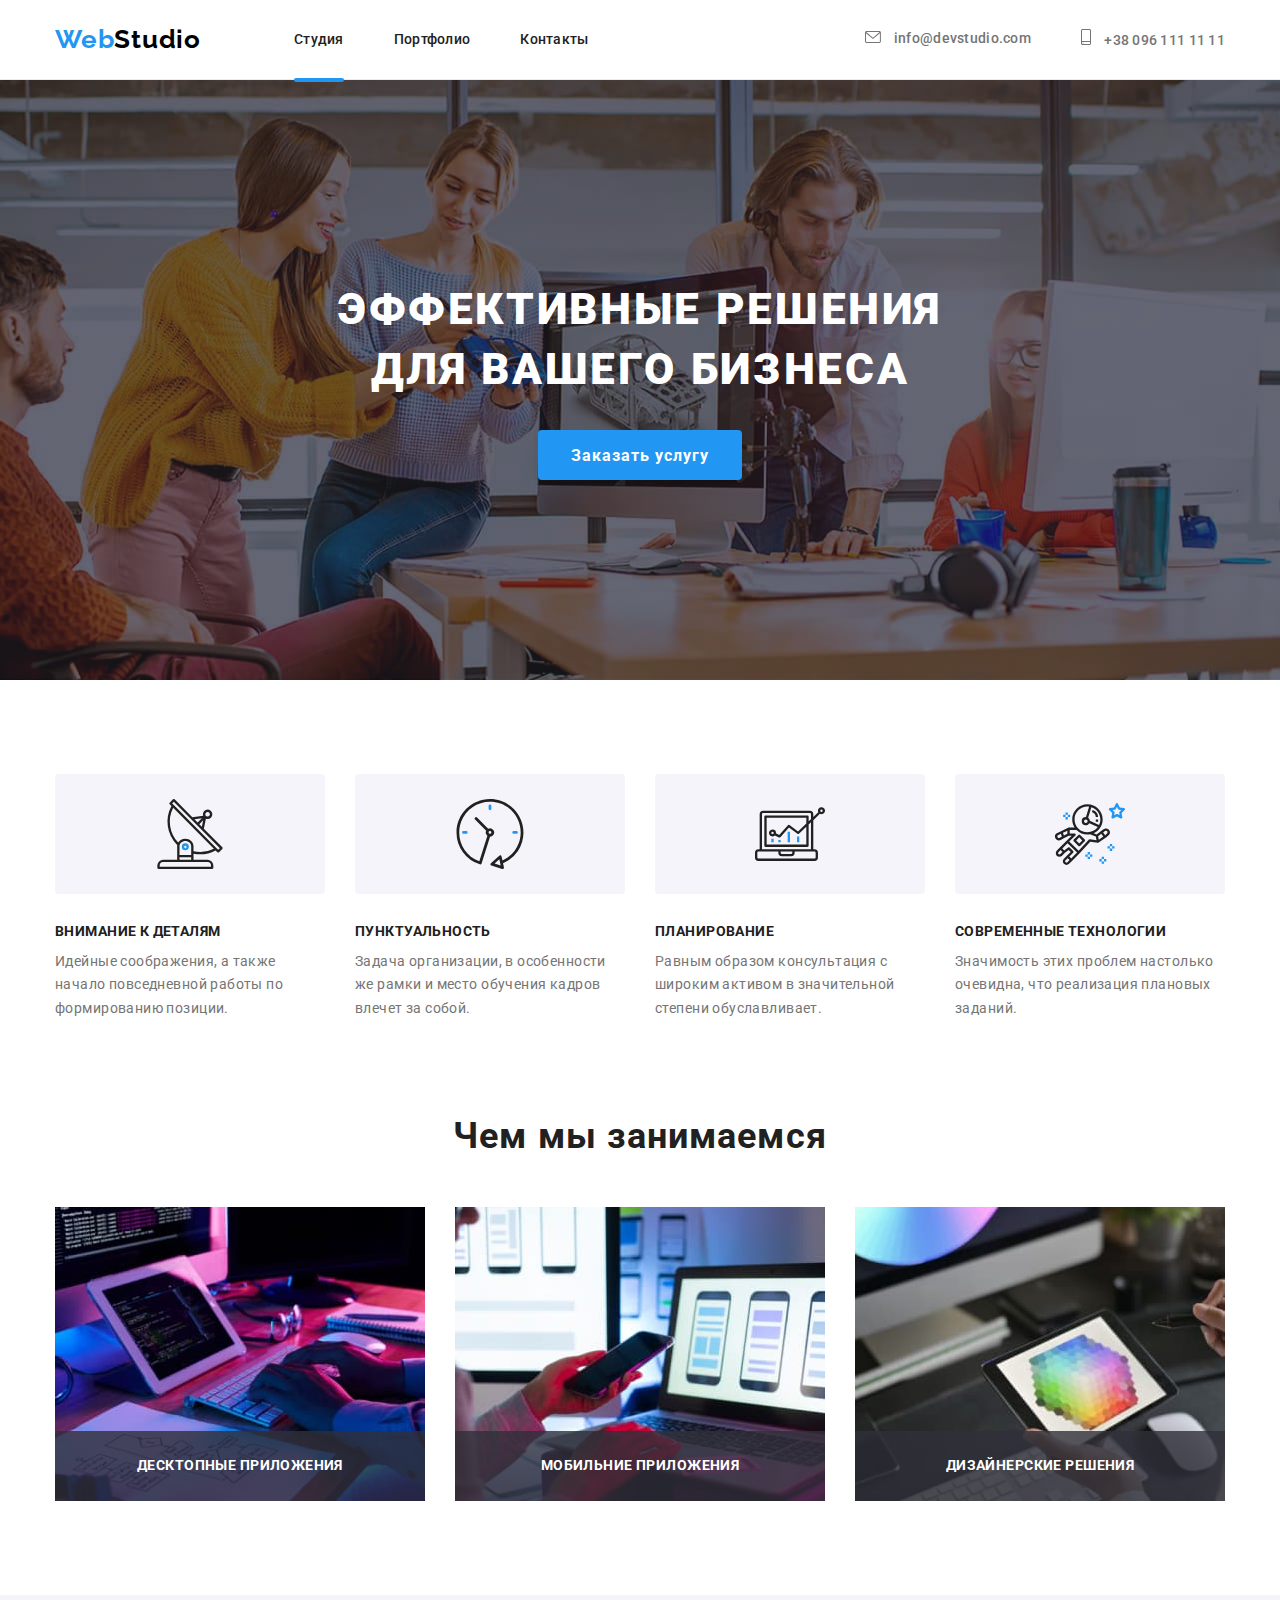
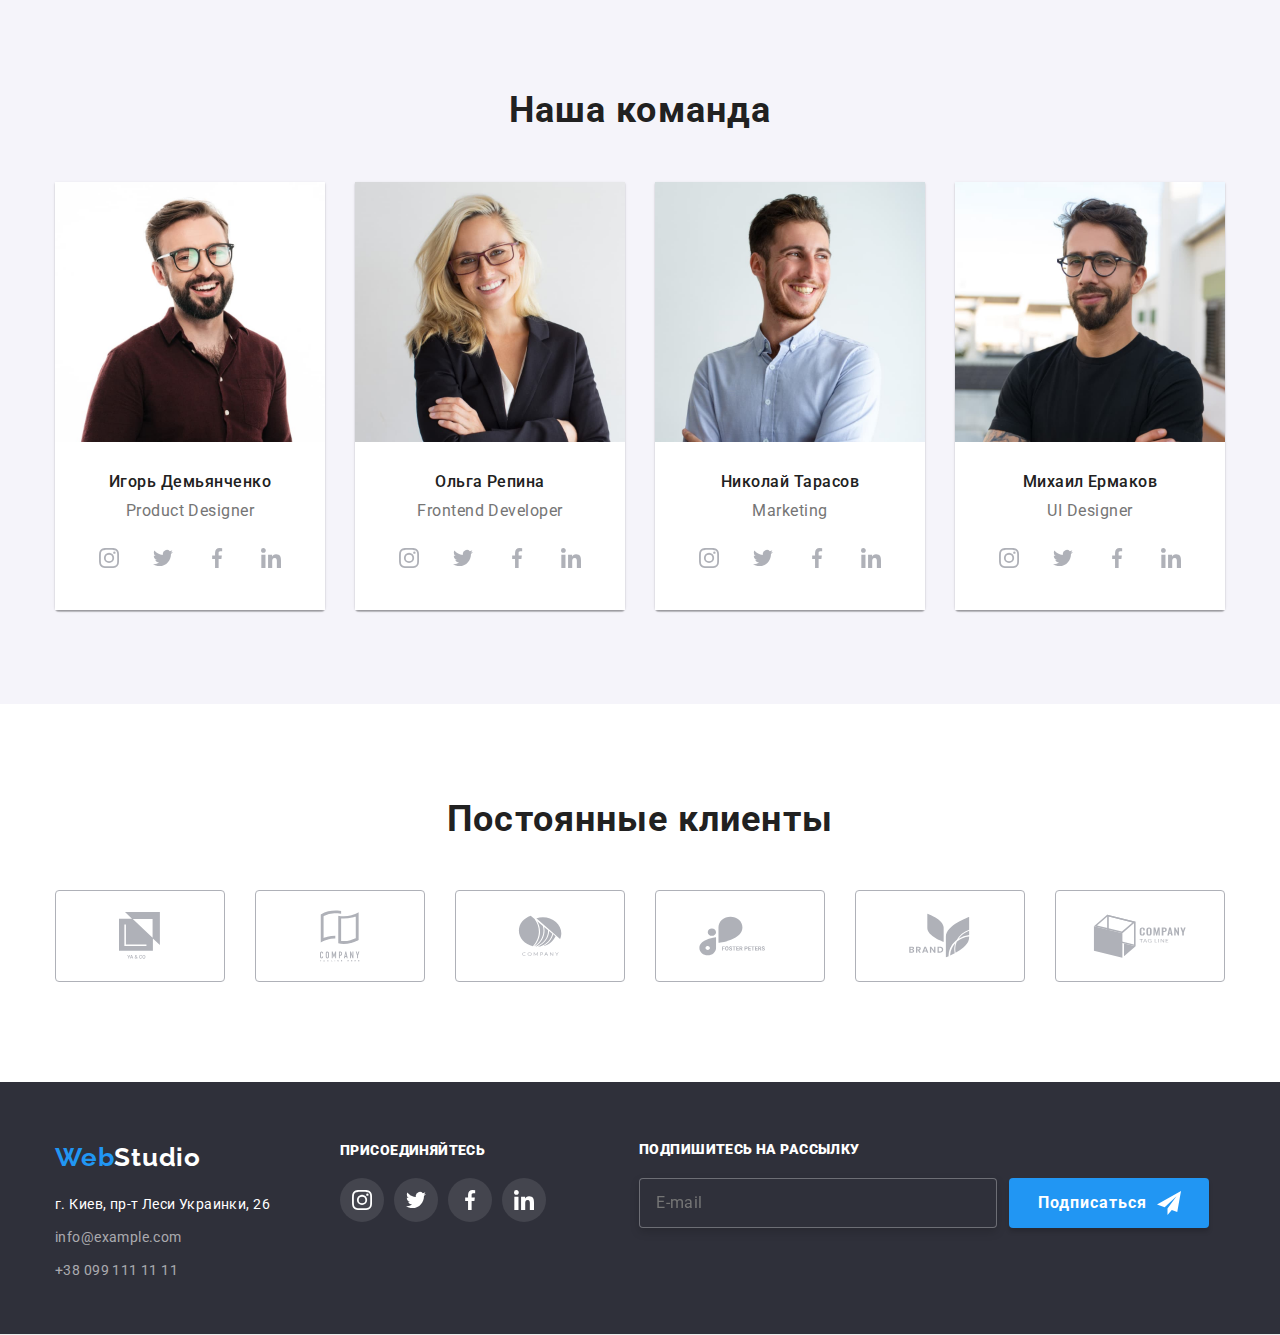
==== index.html @ b9bca15c "Initial commit" ====
<!DOCTYPE html>
<html lang="ru">
  <head>
    <meta charset="UTF-8" />
    <meta http-equiv="X-UA-Compatible" content="IE=edge" />
    <meta name="viewport" content="width=device-width, initial-scale=1.0" />
    <title>WebStudio</title>
    <link
      rel="stylesheet"
      href="https://cdnjs.cloudflare.com/ajax/libs/modern-normalize/1.1.0/modern-normalize.min.css"
    />
    <link rel="stylesheet" href="./css/styles.css" />
    <link rel="preconnect" href="https://fonts.googleapis.com" />
    <link rel="preconnect" href="https://fonts.gstatic.com" crossorigin />
    <link
      href="https://fonts.googleapis.com/css2?family=Raleway:wght@700&family=Roboto:wght@400;500;700;900&display=swap"
      rel="stylesheet"
    />
  </head>

  <body>
    <!-- Header -->

    <header class="section header">
      <div class="container top-header-nav">
        <nav class="header-nav">
          <a href="./index.html" class="logo-black link-item">
            <span class="logo-accent">Web</span>Studio</a
          >
          <ul class="section list header-nav-list">
            <li class="nav-list-item">
              <a href="./index.html" class="nav-list-item-link link-item current">Студия</a>
            </li>
            <li class="nav-list-item">
              <a href="./portfolio.html" class="nav-list-item-link link-item">Портфолио</a>
            </li>
            <li class="nav-list-item">
              <a href="" class="nav-list-item-link link-item">Контакты</a>
            </li>
          </ul>
        </nav>
        <ul class="list header-contact-list">
          <li class="header-contact-list-item">
            <a href="mailto:info@devstudio.com" class="link-item header-contact-info"
              ><svg class="header-icon mail" width="16" height="12">
                <use href="./images/icons.svg#icon-mail"></use>
              </svg>
              info@devstudio.com
            </a>
          </li>
          <li class="header-contact-list-item">
            <a href="tel:+380961111111" class="link-item header-contact-info"
              ><svg class="header-icon mail" width="10" height="16">
                <use href="./images/icons.svg#icon-phone"></use>
              </svg>
              +38 096 111 11 11</a
            >
          </li>
        </ul>
      </div>
    </header>

    <main>
      <!-- Hero -->

      <section class="section hero-footer-bgc hero">
        <div class="container">
          <h1 class="hero-title">Эффективные решения для вашего бизнеса</h1>
          <button type="button" data-modal-open class="hero-btn">Заказать услугу</button>
        </div>
      </section>

      <!-- Features -->

      <section class="section features">
        <div class="container">
          <ul class="list features-list">
            <li class="features-item">
              <h3 class="features-title">Внимание к деталям</h3>
              <p class="features-text">
                Идейные соображения, а также начало повседневной работы по формированию позиции.
              </p>
            </li>
            <li class="features-item">
              <h3 class="features-title">Пунктуальность</h3>
              <p class="features-text">
                Задача организации, в особенности же рамки и место обучения кадров влечет за собой.
              </p>
            </li>
            <li class="features-item">
              <h3 class="features-title">Планирование</h3>
              <p class="features-text">
                Равным образом консультация с широким активом в значительной степени обуславливает.
              </p>
            </li>
            <li class="features-item">
              <h3 class="features-title">Современные технологии</h3>
              <p class="features-text">
                Значимость этих проблем настолько очевидна, что реализация плановых заданий.
              </p>
            </li>
          </ul>
        </div>
      </section>

      <!-- JOBS -->

      <section class="section jobs">
        <div class="container">
          <h2 class="jobs-team-title">Чем мы занимаемся</h2>
          <ul class="list jobs-list">
            <li class="jobs-list-item">
              <img src="./images/img.jpg" alt="Человек за компьютером" width="370" />
              <p class="jobs-list-item-text">Десктопные приложения</p>
            </li>
            <li class="jobs-list-item job-list-img-container">
              <img src="./images/img2.jpg" alt="Выбор макета на компьютере" width="370" />
              <p class="jobs-list-item-text">Мобильние приложения</p>
            </li>
            <li class="jobs-list-item">
              <img src="./images/img3.jpg" alt="Дизайнер выбирает цветовую палитру" width="370" />
              <p class="jobs-list-item-text">Дизайнерские решения</p>
            </li>
          </ul>
        </div>
      </section>

      <!-- Team -->

      <section class="section our-team-bgc team">
        <div class="container">
          <h2 class="team-title">Наша команда</h2>
          <ul class="list team-list">
            <li class="team-list-item">
              <div class="team-card">
                <img src="./images/igor.jpg" alt="Игорь Демьянченко" width="270" />
                <div class="team-card-text">
                  <p class="card-item-title">Игорь Демьянченко</p>
                  <p class="card-item-prof">Product Designer</p>
                  <ul class="team-social-link-list">
                    <li class="list team-social">
                      <a href=""
                        ><svg class="team-social-icon" width="20" height="20">
                          <use href="./images/icons.svg#icon-instagram"></use>
                        </svg>
                      </a>
                    </li>
                    <li class="list team-social">
                      <a href=""
                        ><svg class="team-social-icon" width="20" height="20">
                          <use href="./images/icons.svg#icon-twitter"></use>
                        </svg>
                      </a>
                    </li>
                    <li class="list team-social">
                      <a href="">
                        <svg class="team-social-icon" width="20" height="20">
                          <use href="./images/icons.svg#icon-facebook"></use>
                        </svg>
                      </a>
                    </li>
                    <li class="list team-social">
                      <a href="">
                        <svg class="team-social-icon" width="20" height="20">
                          <use href="./images/icons.svg#icon-linkedin"></use>
                        </svg>
                      </a>
                    </li>
                  </ul>
                </div>
              </div>
            </li>

            <li class="team-list-item">
              <div class="team-card">
                <img src="./images/olga.jpg" alt="Ольга Репина" width="270" />
                <div class="team-card-text">
                  <p class="card-item-title">Ольга Репина</p>
                  <p class="card-item-prof">Frontend Developer</p>
                  <ul class="team-social-link-list">
                    <li class="list team-social">
                      <a href=""
                        ><svg class="team-social-icon" width="20" height="20">
                          <use href="./images/icons.svg#icon-instagram"></use>
                        </svg>
                      </a>
                    </li>
                    <li class="list team-social">
                      <a href="">
                        <svg class="team-social-icon" width="20" height="20">
                          <use href="./images/icons.svg#icon-twitter"></use>
                        </svg>
                      </a>
                    </li>
                    <li class="list team-social">
                      <a href="">
                        <svg class="team-social-icon" width="20" height="20">
                          <use href="./images/icons.svg#icon-facebook"></use>
                        </svg>
                      </a>
                    </li>
                    <li class="list team-social">
                      <a href="">
                        <svg class="team-social-icon" width="20" height="20">
                          <use href="./images/icons.svg#icon-linkedin"></use>
                        </svg>
                      </a>
                    </li>
                  </ul>
                </div>
              </div>
            </li>

            <li class="team-list-item">
              <div class="team-card">
                <img src="./images/nick.jpg" alt="Николай Тарасов" width="270" />
                <div class="team-card-text">
                  <p class="card-item-title">Николай Тарасов</p>
                  <p class="card-item-prof">Marketing</p>
                  <ul class="team-social-link-list">
                    <li class="list team-social">
                      <a href=""
                        ><svg class="team-social-icon" width="20" height="20">
                          <use href="./images/icons.svg#icon-instagram"></use>
                        </svg>
                      </a>
                    </li>
                    <li class="list team-social">
                      <a href="">
                        <svg class="team-social-icon" width="20" height="20">
                          <use href="./images/icons.svg#icon-twitter"></use>
                        </svg>
                      </a>
                    </li>
                    <li class="list team-social">
                      <a href="">
                        <svg class="team-social-icon" width="20" height="20">
                          <use href="./images/icons.svg#icon-facebook"></use>
                        </svg>
                      </a>
                    </li>
                    <li class="list team-social">
                      <a href="">
                        <svg class="team-social-icon" width="20" height="20">
                          <use href="./images/icons.svg#icon-linkedin"></use>
                        </svg>
                      </a>
                    </li>
                  </ul>
                </div>
              </div>
            </li>

            <li class="team-list-item">
              <div class="team-card">
                <img src="./images/michael.jpg" alt="Михаил Ермаков" width="270" />
                <div class="team-card-text">
                  <p class="card-item-title">Михаил Ермаков</p>
                  <p class="card-item-prof">UI Designer</p>
                  <ul class="team-social-link-list">
                    <li class="list team-social">
                      <a href=""
                        ><svg class="team-social-icon" width="20" height="20">
                          <use href="./images/icons.svg#icon-instagram"></use>
                        </svg>
                      </a>
                    </li>
                    <li class="list team-social">
                      <a href="">
                        <svg class="team-social-icon" width="20" height="20">
                          <use href="./images/icons.svg#icon-twitter"></use>
                        </svg>
                      </a>
                    </li>
                    <li class="list team-social">
                      <a href="">
                        <svg class="team-social-icon" width="20" height="20">
                          <use href="./images/icons.svg#icon-facebook"></use>
                        </svg>
                      </a>
                    </li>
                    <li class="list team-social">
                      <a href="">
                        <svg class="team-social-icon" width="20" height="20">
                          <use href="./images/icons.svg#icon-linkedin"></use>
                        </svg>
                      </a>
                    </li>
                  </ul>
                </div>
              </div>
            </li>
          </ul>
        </div>
      </section>

      <!-- Clients -->

      <section class="container clients">
        <h2 class="clients-title">Постоянные клиенты</h2>
        <ul class="clients-list list">
          <li class="clients-list-item">
            <a href="" class="link-item">
              <svg class="client-icon" width="41" height="47">
                <use href="./images/icons.svg#icon-company1"></use>
              </svg>
            </a>
          </li>
          <li class="clients-list-item">
            <a href="" class="link-item">
              <svg class="client-icon" width="40" height="52">
                <use href="./images/icons.svg#icon-company2"></use>
              </svg>
            </a>
          </li>
          <li class="clients-list-item">
            <a href="" class="link-item">
              <svg class="client-icon" width="44" height="41">
                <use href="./images/icons.svg#icon-company3"></use>
              </svg>
            </a>
          </li>
          <li class="clients-list-item">
            <a href="" class="link-item">
              <svg class="client-icon" width="84" height="40">
                <use href="./images/icons.svg#icon-company4"></use>
              </svg>
            </a>
          </li>
          <li class="clients-list-item">
            <a href="" class="link-item">
              <svg class="client-icon" width="63" height="45">
                <use href="./images/icons.svg#icon-company5"></use>
              </svg>
            </a>
          </li>
          <li class="clients-list-item">
            <a href="" class="link-item">
              <svg class="client-icon" width="94" height="44">
                <use href="./images/icons.svg#icon-company6"></use>
              </svg>
            </a>
          </li>
        </ul>
      </section>
    </main>

    <!-- Footer -->

    <footer class="section hero-footer-bgc footer">
      <div class="container">
        <div class="footer-top-container">
          <div class="footer-adress-container">
            <a href="./index.html" class="logo-white link-item">
              <span class="logo-accent">Web</span>Studio</a
            >
            <address>
              <ul class="list footer-list">
                <li class="footer-list-item">
                  <a href="https://goo.gl/maps/qaQWtetsvkvFNspj7" class="link-item footer-adress"
                    >г. Киев, пр-т Леси Украинки, 26</a
                  >
                </li>
                <li class="footer-list-item">
                  <a href="mailto:info@example.com" class="link-item footer-contact-info"
                    >info@example.com</a
                  >
                </li>
                <li class="footer-list-item">
                  <a href="tel:++380991111111" class="link-item footer-contact-info"
                    >+38 099 111 11 11</a
                  >
                </li>
              </ul>
            </address>
          </div>
          <div class="footer-social-container">
            <p class="join-us"><strong>Присоединяйтесь</strong></p>
            <ul class="footer-social-link-list">
              <li class="list footer-social">
                <a href=""
                  ><svg class="footer-social-icon" width="20" height="20">
                    <use href="./images/icons.svg#icon-instagram"></use>
                  </svg>
                </a>
              </li>
              <li class="list footer-social">
                <a href=""
                  ><svg class="footer-social-icon" width="20" height="20">
                    <use href="./images/icons.svg#icon-twitter"></use>
                  </svg>
                </a>
              </li>
              <li class="list footer-social">
                <a href=""
                  ><svg class="footer-social-icon" width="20" height="20">
                    <use href="./images/icons.svg#icon-facebook"></use>
                  </svg>
                </a>
              </li>
              <li class="list footer-social">
                <a href=""
                  ><svg class="footer-social-icon" width="20" height="20">
                    <use href="./images/icons.svg#icon-linkedin"></use>
                  </svg>
                </a>
              </li>
            </ul>
          </div>
          <div class="subscribe-container">
            <p class="subscribe-text"><strong>Подпишитесь на рассылку</strong></p>
            <form class="subscribe-form">
              <label for="email"></label>
              <input
                type="email"
                id="email"
                name="email"
                class="email-input"
                autocomplete="on"
                novalidate
                placeholder="E-mail"
              />
              <div class="send-container">
                <button type="submit" class="submit-btn">Подписаться</button>
                <svg width="24" height="24" class="icon-send">
                  <use href="./images/icons.svg#icon-send"></use>
                </svg>
              </div>
            </form>
          </div>
        </div>
      </div>
    </footer>

    <!-- modal window -->

    <div data-modal class="backdrop is-hidden">
      <div class="modal">
        <button data-modal-close type="button" class="close-btn">
          <svg width="18" height="18" class="close-btn-icon">
            <use href="./images/icons.svg#icon-close"></use>
          </svg>
        </button>

        <p class="modal-title">Оставьте свои данные, мы вам перезвоним</p>
        <form>
          <ul>
            <li class="modal-list">
              <label for="username">Имя</label>
              <div class="icon-pos">
                <input type="text" name="username" id="username" />
                <svg width="18" height="18" class="modal-icon">
                  <use href="./images/icons.svg#icon-person"></use>
                </svg>
              </div>
            </li>
            <li class="modal-list">
              <label for="Phone">Телефон</label>
              <div class="icon-pos">
                <input type="tel" name="Phone" id="Phone" />
                <svg width="18" height="18" class="modal-icon">
                  <use href="./images/icons.svg#icon-modalphone"></use>
                </svg>
              </div>
            </li>
            <li class="modal-list">
              <label for="mail">Почта</label>
              <div class="icon-pos">
                <input type="email" name="mail" id="mail" />
                <svg width="18" height="18" class="modal-icon">
                  <use href="./images/icons.svg#icon-modalmail"></use>
                </svg>
              </div>
            </li>
            <li class="modal-list">
              <label for="Comment">Комментарий</label>
              <textarea
                class="comment-text"
                placeholder="Введите текст"
                name="Comment"
                id="Comment"
              ></textarea>
            </li>
          </ul>
          <div class="accept">
            <label class="accept-form">
              <input class="license-checkbox" type="checkbox" name="License-check" />
              <span class="chechbox-icon-place"></span>
              <span class="accept-text"
                >Соглашаюсь с рассылкой и принимаю <a href=""> Условия договора </a></span
              >
            </label>
          </div>
        </form>
        <button type="submit" class="modal-submit-btn">Отправить</button>
      </div>
    </div>
    <script src="./js/modal.js"></script>
  </body>
</html>
---- css/styles.css ----
/* палитра цветов */
/* основной светло черный #757575
    черный для заголовков #212121
    акцентный синий #2196F3
    белый #FFFFFF
    Полупрозрачные контакты rgba(255, 255, 255, 0.6)        #FFFFFF99
    hover главной кнопки #188CE8
    hero bgc #2F303A
    Наша корманда bgc #F5F4FA
    */

:root {
    --main-color: #757575;
    --secondary-color: #ffffff;
    --section-color: #212121;
    --accent-color: #2196f3;
    --black-color: #000000;
    --footer-contact-color: rgba(255, 255, 255, 0.6);
    --bgc-semiblack: #2f303a;
    --icons-grey: #AFB1B8;
}

h1,
h2,
h3,
h4,
h5,
h6,
ul,
li,
p,
img {
    margin: 0;
    padding: 0;
}

img {
    display: block;
    max-width: 100%;
    height: auto;
}

a {
    text-decoration: none;
}

.list {
    list-style: none;
}

.link-item {
    text-decoration: none;
}


body {
    color: var(--main-color);
    background-color: #ffffff;
    font-family: 'Roboto';
    font-size: 14px;

}

.section {
    color: var(--section-color);

}

.container {
    width: 1200px;
    padding: 0 15px;
    margin: 0 auto;
}

.logo-accent {
    color: var(--accent-color);
    font-family: 'Raleway';
    font-weight: 700;
    line-height: 1.19;
    letter-spacing: 0.03em;
    font-size: 26px;
}

.logo-black {
    font-family: 'Raleway';
    color: var(--black-color);
    font-weight: 700;
    font-size: 26px;
    line-height: 1.19;
    letter-spacing: 0.03em;
}

.logo-white {
    color: var(--secondary-color);
    font-family: 'Raleway';
    font-weight: 700;
    font-size: 26px;
    line-height: 1.19;
    letter-spacing: 0.03em;
}

.hero-footer-bgc {
    background-color: var(--bgc-semiblack);
}

.header {
    padding: 24px 0;
    border-bottom: 1px solid #ECECEC;
    /* max-width: 1600px; */
    margin-left: auto;
    margin-right: auto;
}

.top-header-nav {
    display: flex;
    justify-content: space-between;
    align-items: center;

}

.header-nav {
    display: flex;
    align-items: center;
}

.header-nav-list {
    display: flex;
    margin-left: 93px;
    position: relative;

}

.nav-list-item:not(:first-child) {
    margin-left: 50px;
}

.nav-list-item {
    position: relative;

}

.current::after {
    content: '';
    background: #2196F3;
    border-radius: 2px;
    display: block;
    width: 100%;
    height: 4px;
    position: absolute;
    bottom: -200%;

}

.nav-list-item-link {
    font-weight: 500;
    line-height: 1.14;
    letter-spacing: 0.02em;
    color: var(--section-color);
    padding-top: 32px;
    padding-bottom: 32px;

    transition-property: color;
    transition-duration: 250ms;
    transition-timing-function: cubic-bezier(0.4, 0, 0.2, 1);
}



.nav-list-item-link:hover,
.nav-list-item-link:focus {
    color: var(--accent-color);
}

.header-contact-list {
    display: flex;
}

.header-contact-list-item:not(:first-child) {
    margin-left: 50px;
}


.header-contact-info {
    color: var(--main-color);
    font-weight: 500;
    font-size: 14px;
    line-height: 1.42;
    letter-spacing: 0.02em;
    transition-property: color;
    transition-duration: 250ms;
    transition-timing-function: cubic-bezier(0.4, 0, 0.2, 1);

}


.header-icon {
    margin-right: 10px;
    fill: var(--main-color);
    transition-property: fill;
    transition-duration: 250ms;
    transition-timing-function: cubic-bezier(0.4, 0, 0.2, 1);
}

.header-contact-info:hover,
.header-contact-info:focus {
    color: var(--accent-color);
}

.header-contact-info:hover .header-icon,
.header-contact-info:focus .header-icon {
    fill: var(--accent-color);
}




.footer {
    padding: 60px 0;
    border-bottom: 1px solid #ECECEC;
    /* max-width: 1600px; */
    margin-left: auto;
    margin-right: auto;
}


.footer-list {
    height: 81px;
    display: flex;
    flex-direction: column;
    justify-content: space-evenly;
    margin-top: 20px;
}

.footer-list-item {
    margin-bottom: 9px;
}

.footer-list-item:last-child {
    margin-bottom: 0;
}

.footer-contact-info {
    color: var(--footer-contact-color);
    line-height: 1.71;
    letter-spacing: 0.03em;
    font-style: normal;
    transition-property: color;
    transition-duration: 250ms;
    transition-timing-function: cubic-bezier(0.4, 0, 0.2, 1);
}

.footer-contact-info:hover,
.footer-contact-info:focus {
    color: var(--accent-color);
    font-style: normal;
}

.footer-adress {
    color: var(--secondary-color);
    line-height: 1.71;
    letter-spacing: 0.03em;
    font-style: normal;
}

.footer-top-container {
    display: flex;

}

.footer-social-container {
    margin-left: 70px;
    display: flex;
    max-height: 80px;
    flex-direction: column;
    justify-content: center;

}

.join-us {
    font-weight: 700;
    font-size: 14px;
    line-height: 16px;
    letter-spacing: 0.03em;
    text-transform: uppercase;
    color: var(--secondary-color);
    margin-bottom: 20px;
}

.footer-social-link-list {
    display: flex;

}

.footer-social {
    margin-right: 10px;
    border-radius: 50%;
    background-color: rgba(255, 255, 255, 0.1);

}

.footer-social:last-child {
    margin-right: 0;
}


.footer-social>a:hover,
.footer-social>a:focus {
    background-color: var(--accent-color);
}

.footer-social>a {
    width: 44px;
    height: 44px;
    display: flex;
    align-items: center;
    justify-content: center;
    border-radius: 50%;
    transition-property: background-color;
    transition-duration: 250ms;
    transition-timing-function: cubic-bezier(0.4, 0, 0.2, 1);
}

.footer-social-icon {
    fill: #ffffff;

}

.subscribe-container {
    margin-left: 93px;

}

.subscribe-text {
    font-weight: 700;
    font-size: 14px;
    line-height: 1.14;
    letter-spacing: 0.03em;
    text-transform: uppercase;
    color: #FFFFFF;
    margin-bottom: 20px;
}


.subscribe-form {
    display: flex;
}


.email-input {
    width: 358px;
    height: 50px;
    padding: 15px 16px;

    border: 1px solid rgba(255, 255, 255, 0.3);
    filter: drop-shadow(0px 4px 4px rgba(0, 0, 0, 0.15));
    border-radius: 4px;
    background-color: #2F303A;

    font-weight: 400;
    font-size: 16px;
    line-height: 1.25;
    display: flex;
    align-items: center;
    letter-spacing: 0.03em;

    color: rgba(255, 255, 255, 0.6);
}

.send-container {
    position: relative;
    margin-left: 12px;
}

.submit-btn {
    width: 200px;
    height: 50px;
    padding: 10px 29px;

    font-weight: 700;
    font-size: 16px;
    line-height: 1.88;
    display: flex;
    align-items: center;
    text-align: center;
    letter-spacing: 0.06em;
    color: #FFFFFF;
    background: #2196F3;
    box-shadow: 0px 4px 4px rgba(0, 0, 0, 0.15);
    border-radius: 4px;
    border: none;
    cursor: pointer;


}

.icon-send {
    position: absolute;
    bottom: 13px;
    right: 28px;
}





.hero {
    padding: 200px 0;
    text-align: center;
    background-image: linear-gradient(to bottom, rgba(47, 48, 58, 0.4), rgba(47, 48, 58, 0.4)), url(../images/hero-bg-img.jpg);
    background-repeat: no-repeat;
    background-position: center;
    background-size: cover;
    max-width: 1600px;
    margin-left: auto;
    margin-right: auto;
}

.hero-title {
    max-width: 696px;
    margin: 0 auto;
    color: var(--secondary-color);
    font-weight: 900;
    font-size: 44px;
    line-height: 1.36;
    letter-spacing: 0.06em;
    text-transform: uppercase;
    margin-bottom: 30px;


}

.hero-btn {
    font-family: inherit;
    font-weight: 700;
    font-size: 16px;
    line-height: 1.88;
    display: inline-block;
    letter-spacing: 0.06em;
    color: var(--secondary-color);
    background-color: var(--accent-color);
    cursor: pointer;
    box-shadow: 0px 4px 4px rgba(0, 0, 0, 0.15);
    border-radius: 4px;
    padding: 10px 32px;
    min-width: 200px;
    height: 50px;
    border: 1px solid transparent;
    transition-property: background-color;
    transition-duration: 250ms;
    transition-timing-function: cubic-bezier(0.4, 0, 0.2, 1);

}

.hero-btn:hover,
.hero-btn:focus {
    background-color: #188CE8;
}


.features {
    padding-top: 94px;
    padding-bottom: 94px;

}

.features-list {
    display: flex;

}

.features-item {
    flex-basis: 270px;
    margin-right: 30px;
    margin-left: 0;

}

.features-item:last-child {
    margin-right: 0;
}

.features-item::before {
    content: "";
    display: block;
    height: 120px;
    width: 270px;
    background-color: #F5F4FA;
    border-radius: 4px;
    background-position: center;
    background-repeat: no-repeat;
    margin-bottom: 30px;

}

.features-item:nth-of-type(1)::before {
    background-image: url(../images/features-icons/antenna.svg);

}

.features-item:nth-of-type(2)::before {
    background-image: url(../images/features-icons/clock.svg);

}

.features-item:nth-of-type(3)::before {
    background-image: url(../images/features-icons/diagram.svg);

}

.features-item:nth-of-type(4)::before {
    background-image: url(../images/features-icons/astronaut.svg);

}



.features-title {
    font-weight: 700;
    font-size: 14px;
    line-height: 1.14;
    letter-spacing: 0.03em;
    text-transform: uppercase;
    color: var(--section-color);
    margin-bottom: 10px;
}

.features-text {
    font-size: 14px;
    line-height: 1.71;
    letter-spacing: 0.03em;
    color: var(--main-color);
}

.jobs {
    padding-bottom: 94px;

}

.jobs-team-title {
    font-weight: 700;
    font-size: 36px;
    line-height: 1.17;
    text-align: center;
    letter-spacing: 0.03em;
    margin-bottom: 50px;

}

.jobs-list {
    display: flex;
    margin-right: -30px;

}

.jobs-list-item {
    flex-basis: calc(100% / 3 -30px);
    margin-right: 30px;
    position: relative;

}


.jobs-list-item-text {
    font-weight: 700;
    font-size: 14px;
    line-height: 1.14;
    text-align: center;
    letter-spacing: 0.03em;
    text-transform: uppercase;
    color: var(--secondary-color);
    display: flex;
    align-items: center;
    justify-content: center;
    width: 370px;
    height: 70px;
    background: rgba(47, 48, 58, 0.8);
    position: absolute;
    bottom: 0;


}



.team {
    padding: 94px 0;
    /* max-width: 1600px; */
    margin-left: auto;
    margin-right: auto;
}

.team-title {
    font-weight: 700;
    font-size: 36px;
    line-height: 1.17;
    text-align: center;
    letter-spacing: 0.03em;
    margin-bottom: 50px;

}

.team-list {
    display: flex;
    margin-right: -30px;
}

.team-list-item {
    flex-basis: calc(100% / 4 - 30px);
    margin-right: 30px;

}

.team-card {
    background: var(--secondary-color);
    box-shadow: 0px 1px 3px rgba(0, 0, 0, 0.12), 0px 1px 1px rgba(0, 0, 0, 0.14), 0px 2px 1px rgba(0, 0, 0, 0.2);
    border-radius: 0px 0px 4px 4px;
}

.team-card-text {
    background: var(--secondary-color);
    padding: 30px 0;
}


.card-item-title {
    font-weight: 500;
    font-size: 16px;
    line-height: 1.19;
    text-align: center;
    letter-spacing: 0.03em;
    margin-bottom: 10px;

}

.card-item-prof {
    font-size: 16px;
    line-height: 1.19;
    text-align: center;
    letter-spacing: 0.03em;
    color: var(--main-color);
    margin-bottom: 16px;
}

.our-team-bgc {
    background-color: #F5F4FA;
}


.team-social-link-list {
    display: flex;
    justify-content: center;

}

.team-social {
    margin-right: 10px;

}

.team-social>a {
    width: 44px;
    height: 44px;
    display: flex;
    align-items: center;
    justify-content: center;
    border-radius: 50%;
    transition-property: background-color;
    transition-duration: 250ms;
    transition-timing-function: cubic-bezier(0.4, 0, 0.2, 1);
}

.team-social:last-child {
    margin-right: 0;
}

.team-social>a:hover,
.team-social>a:focus {
    background-color: var(--accent-color);
}

.team-social>a:hover .team-social-icon,
.team-social>a:focus .team-social-icon {
    fill: #ffffff;
}

.team-social-icon {
    fill: var(--icons-grey);
    transition-property: fill;
    transition-duration: 250ms;
    transition-timing-function: cubic-bezier(0.4, 0, 0.2, 1);

}



.clients {
    text-align: center;
    padding-top: 94px;
    padding-bottom: 100px;
}

.clients-title {
    font-weight: 700;
    font-size: 36px;
    line-height: 1.17;
    text-align: center;
    letter-spacing: 0.03em;
    color: var(--section-color);
    margin-bottom: 50px;
}

.clients-list {
    display: flex;
    margin-right: -30px;
}


.clients-list-item {
    display: flex;
    flex-basis: calc(100% / 6 - 30px);
    margin-right: 30px;
    height: 92px;

}

.clients-list-item>a {

    height: 100%;
    width: 100%;
    border: 1px solid #AFB1B8;
    border-radius: 4px;
    display: flex;
    align-items: center;
    justify-content: center;
    transition-property: border;
    transition-duration: 250ms;
    transition-timing-function: cubic-bezier(0.4, 0, 0.2, 1);
}

.client-icon {
    fill: var(--icons-grey);
    transition-property: fill;
    transition-duration: 250ms;
    transition-timing-function: cubic-bezier(0.4, 0, 0.2, 1);
}

.clients-list-item>a:hover .client-icon,
.clients-list-item>a:focus .client-icon {
    fill: var(--accent-color);
}

.clients-list-item>a:hover,
.clients-list-item>a:focus {
    border: 1px solid var(--accent-color);
}





/* P O R T F O L I O  */





.portfolio-bts {
    font-family: inherit;
    font-weight: 500;
    font-size: 16px;
    line-height: 1.62;
    text-align: center;
    letter-spacing: 0.03em;
    color: var(--section-color);
    cursor: pointer;
    padding: 6px 22px;
    border: transparent;
    border-radius: 4px;
    transition-property: background-color, color, box-shadow;
    transition-duration: 250ms;
    transition-timing-function: cubic-bezier(0.4, 0, 0.2, 1);

}


.portfolio-bts:hover,
.portfolio-bts:focus {
    background-color: var(--accent-color);
    box-shadow: 0px 3px 1px rgba(0, 0, 0, 0.1), 0px 1px 2px rgba(0, 0, 0, 0.08), 0px 2px 2px rgba(0, 0, 0, 0.12);
    border-radius: 4px;
    color: var(--secondary-color);
}

.portfolio-card-title {
    font-weight: 700;
    font-size: 18px;
    line-height: 2.0;
    letter-spacing: 0.06em;
    color: var(--section-color);
    text-decoration: none;
}

.portfolio-card-item {
    font-size: 16px;
    line-height: 1.88;
    letter-spacing: 0.03em;
    color: var(--main-color);
    text-decoration: none;

}

.portfolio-main {
    padding: 94px 0;
}

.portfolio-btns-list {
    display: flex;
    justify-content: center;
    margin-bottom: 50px;
}

.portfolio-btns-list-item {

    margin-left: 8px;
}

.portfolio-btns-list-item:first-child {
    margin-left: 0;
}

.portfolio-list {
    display: flex;
    flex-wrap: wrap;
    margin-left: -30px;

}

.portfolio-list-item:nth-last-child(-n + 3) {
    margin-bottom: 0;
}

.portfolio-list-item {

    flex-basis: calc(100% / 3 - 30px);
    margin-left: 30px;
    margin-bottom: 30px;
    transition-property: box-shadow;
    transition-duration: 250ms;
    transition-timing-function: cubic-bezier(0.4, 0, 0.2, 1);

}

.portfolio-list-item:nth-last-child(-n + 3) {
    margin-bottom: 0;
}

.portfolio-list-item:hover,
.portfolio-list-item:focus {
    box-shadow: 0px 1px 1px rgba(0, 0, 0, 0.12), 0px 4px 4px rgba(0, 0, 0, 0.06), 1px 4px 6px rgba(0, 0, 0, 0.16);

}

.portfolio-list-text {
    padding: 20px 24px;
    border: 1px solid #EEEEEE;
    border-top: transparent;

}


.portfolio-customer-img-container {
    position: relative;
    overflow: hidden;

}

.portfolio-about-customer {
    width: 100%;
    height: 100%;
    font-size: 18px;
    line-height: 1.56;
    letter-spacing: 0.03em;
    color: var(--secondary-color);
    background-color: rgba(33, 150, 243, 0.9);

    position: absolute;
    top: 0;
    left: 0;
    padding: 63px 24px;
    opacity: 0;
    overflow: auto;

    transform: translateY(100%);
    transition-property: transform, opacity;
    transition-duration: 250ms;
    transition-timing-function: cubic-bezier(0.4, 0, 0.2, 1);

}


.portfolio-list-item:hover .portfolio-about-customer,
.portfolio-list-item:focus .portfolio-about-customer {
    transform: translateY(0%);
    opacity: 1;
}





/*        BACKDROP + MODAL         */


.backdrop {
    position: fixed;
    top: 0;
    left: 0;
    width: 100%;
    height: 100%;
    background-color: rgba(0, 0, 0, 0.2);
    transition-property: all;
    transition-duration: 550ms;
    transition-timing-function: cubic-bezier(0.4, 0, 0.2, 1);


}

.backdrop.is-hidden {
    opacity: 0;
    pointer-events: none;
}


.modal {
    position: absolute;
    top: 50%;
    left: 50%;
    transform: translate(-50%, -50%);
    width: 528px;
    height: 581px;
    background-color: #fff;
    box-shadow: 0px 1px 3px rgba(0, 0, 0, 0.12), 0px 1px 1px rgba(0, 0, 0, 0.14), 0px 2px 1px rgba(0, 0, 0, 0.2);
    border-radius: 4px;
    padding: 40px;
    text-align: center;



}

.modal>form {
    text-align: left;
}

.close-btn {
    position: absolute;
    top: 8px;
    right: 8px;

    width: 30px;
    height: 30px;
    display: flex;
    align-items: center;
    justify-content: center;
    cursor: pointer;

    background-color: #fff;
    box-shadow: 0px 1px 3px rgba(0, 0, 0, 0.12), 0px 1px 1px rgba(0, 0, 0, 0.14), 0px 2px 1px rgba(0, 0, 0, 0.2);
    border-radius: 50%;
    border: 1px solid rgba(0, 0, 0, 0.1);
}

.close-btn-icon {

    transition-property: fill;
    transition-duration: 250ms;
    transition-timing-function: cubic-bezier(0.4, 0, 0.2, 1);
}


.close-btn:hover .close-btn-icon,
.close-btn:focus .close-btn-icon {
    fill: var(--accent-color);
}

textarea {
    resize: none;
}

.modal-title {
    font-weight: 700;
    font-size: 20px;
    line-height: 1.15;
    text-align: center;
    letter-spacing: 0.03em;
    color: var(--section-color);
    padding-bottom: 12px;
}

.modal-list {
    position: relative;
    margin-bottom: 10px;
    display: block;

    font-weight: 400;
    font-size: 12px;
    line-height: 1.17;
    letter-spacing: 0.01em;
    color: #757575;
}

.modal-list:last-of-type {
    margin-bottom: 0;
}

.modal-list>label {
    margin-bottom: 4px;
    display: block;
}

.icon-pos{
    display: block;
    position: relative;
    margin-top: 4px;
    height: 40px;
    border: 1px solid rgba(33, 33, 33, 0.2);
    border-radius: 4px;

}


.modal-list input,
.modal-list textarea {
    width: 100%;
    
    border: 1px solid rgba(33, 33, 33, 0.2);
    border-radius: 4px;

    transition-property: border-color;
    transition-duration: 250ms;
    transition-timing-function: cubic-bezier(0.4, 0, 0.2, 1);
}


.modal-list input {
    height: 40px;
    padding-left: 42px;
    padding-bottom: 12px;
    padding-right: 12px;
    padding-top: 12px;

}

.modal-list textarea {
    height: 120px;
    padding: 12px 16px;


}

.comment-text::placeholder {
    font-weight: 400;
    font-size: 12px;
    line-height: 1.67;
    letter-spacing: 0.01em;
    color: rgba(117, 117, 117, 0.5);

}

.accept {
    margin-bottom: 30px;
    margin-top: 20px;
}

.accept-form {
    width: 100%;
    display: inline-flex;
    align-items: center;
    justify-content: flex-end;

}

.accept-text {
    margin-left: 7px;

    font-weight: 400;
    font-size: 14px;
    line-height: 1.71;
    letter-spacing: 0.03em;
    color: var(--main-color);
}

.accept-text a {
    text-decoration-line: underline;
    color: var(--accent-color);
}


.license-checkbox {
    -webkit-appearance: none;
    -moz-appearance: none;
    appearance: none
}

.license-checkbox:checked+.chechbox-icon-place {
    background-image: url(../images/icon-check.svg);
    outline: none;
    background-size: cover;
}



.chechbox-icon-place {
    display: inline-flex;
    width: 16px;
    height: 15px;

    outline: 2px solid var(--section-color);
    outline-offset: -2px;
    border-radius: 2px;
}



.modal-submit-btn {

    width: 200px;
    height: 50px;
    margin: 0 auto;

    font-weight: 700;
    font-size: 16px;
    line-height: 1.88;
    letter-spacing: 0.06em;
    color: #FFFFFF;

    display: flex;
    align-items: center;
    justify-content: center;


    background-color: var(--accent-color);
    box-shadow: 0px 4px 4px rgba(0, 0, 0, 0.15);
    border-radius: 4px;
    border-color: transparent;

    transition-property: background-color;
    transition-duration: 250ms;
    transition-timing-function: cubic-bezier(0.4, 0, 0.2, 1);

}

.modal-submit-btn:hover,
.modal-submit-btn:focus {
    background-color: #188CE8;
}



.modal-icon {
    position: absolute;
    display: block;
    top: 50%;
    transform: translateY(-50%);
    left: 12px;
    width: 18px;
    height: 18px;

    transition-property: fill;
    transition-duration: 250ms;
    transition-timing-function: cubic-bezier(0.4, 0, 0.2, 1);


}

.modal-list input:focus+.modal-icon,
.modal-list input:active+.modal-icon {
    fill: var(--accent-color);


}

.modal-list input:focus,
.modal-list input:active {
    border: 1px solid var(--accent-color);
    outline: none;

}

.modal-list>textarea:focus,
.modal-list>textarea:active {
    border: 1px solid var(--accent-color);
    outline: none;

}
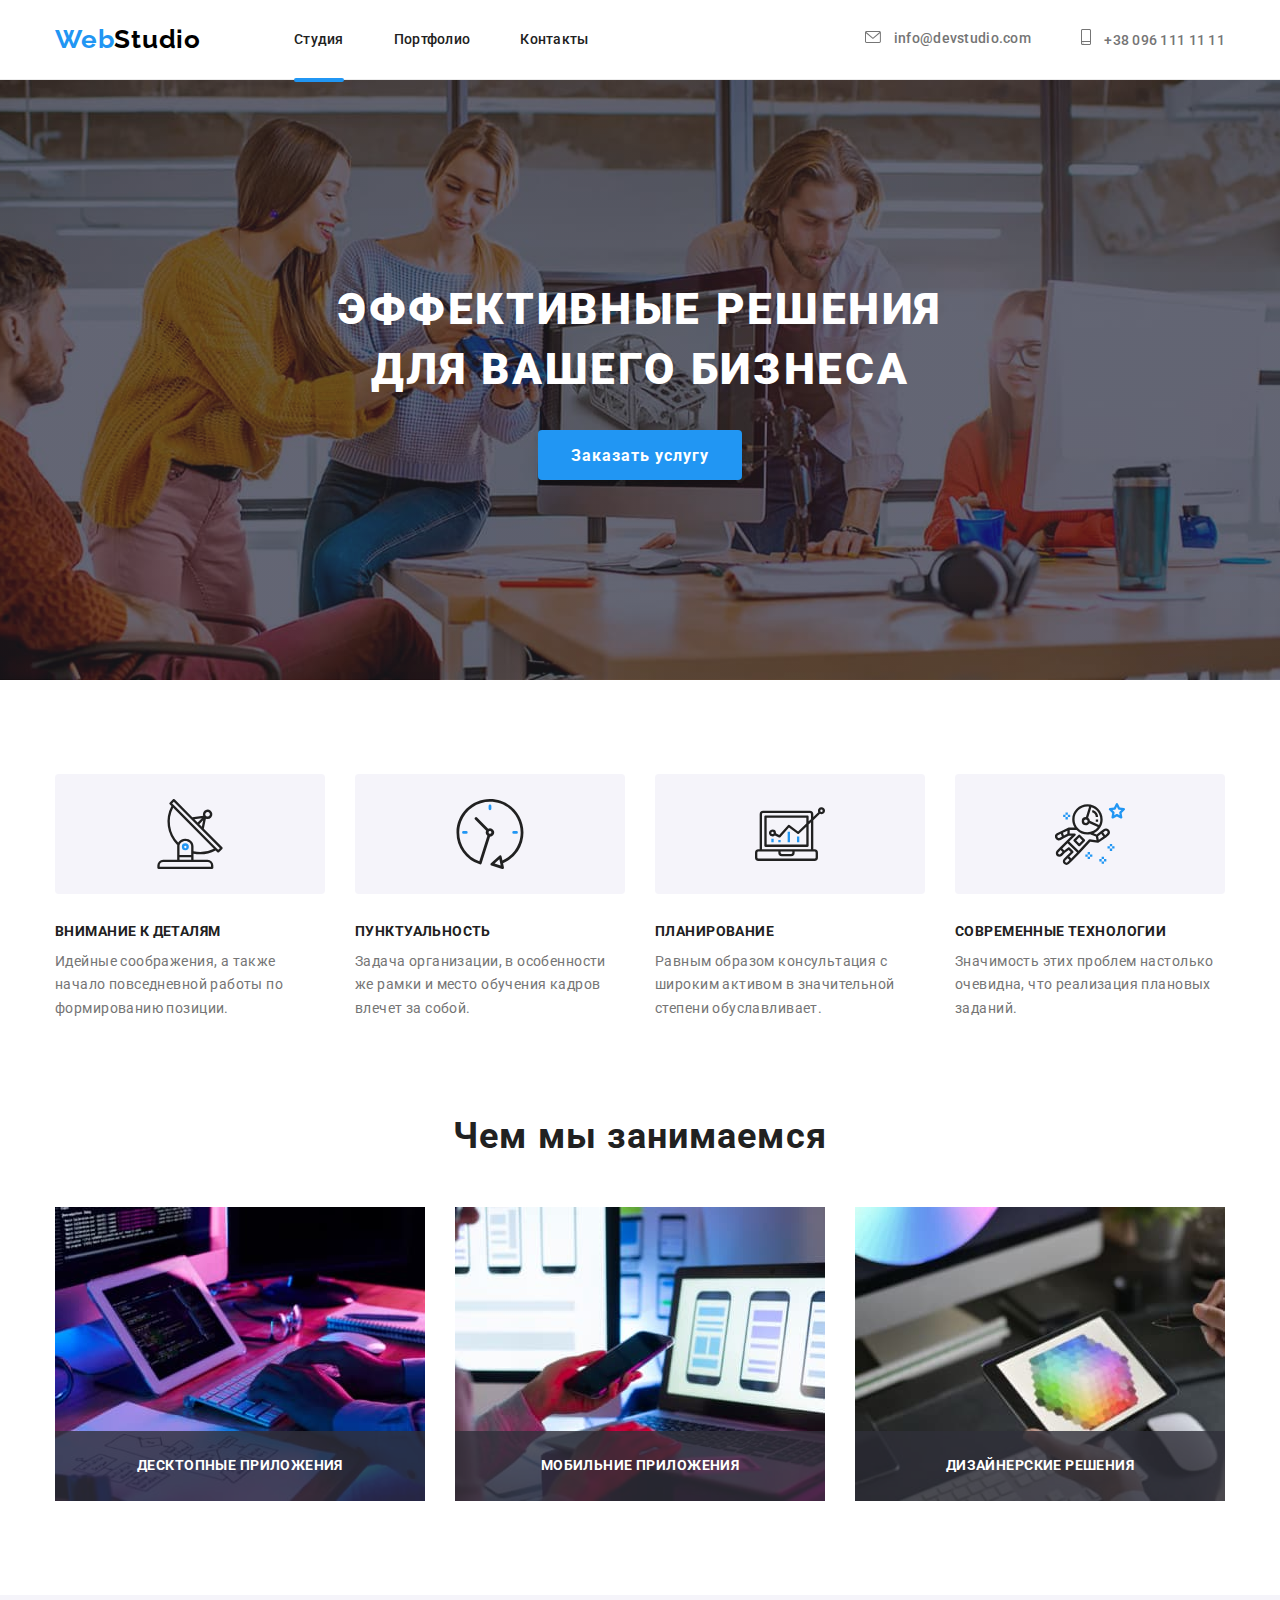
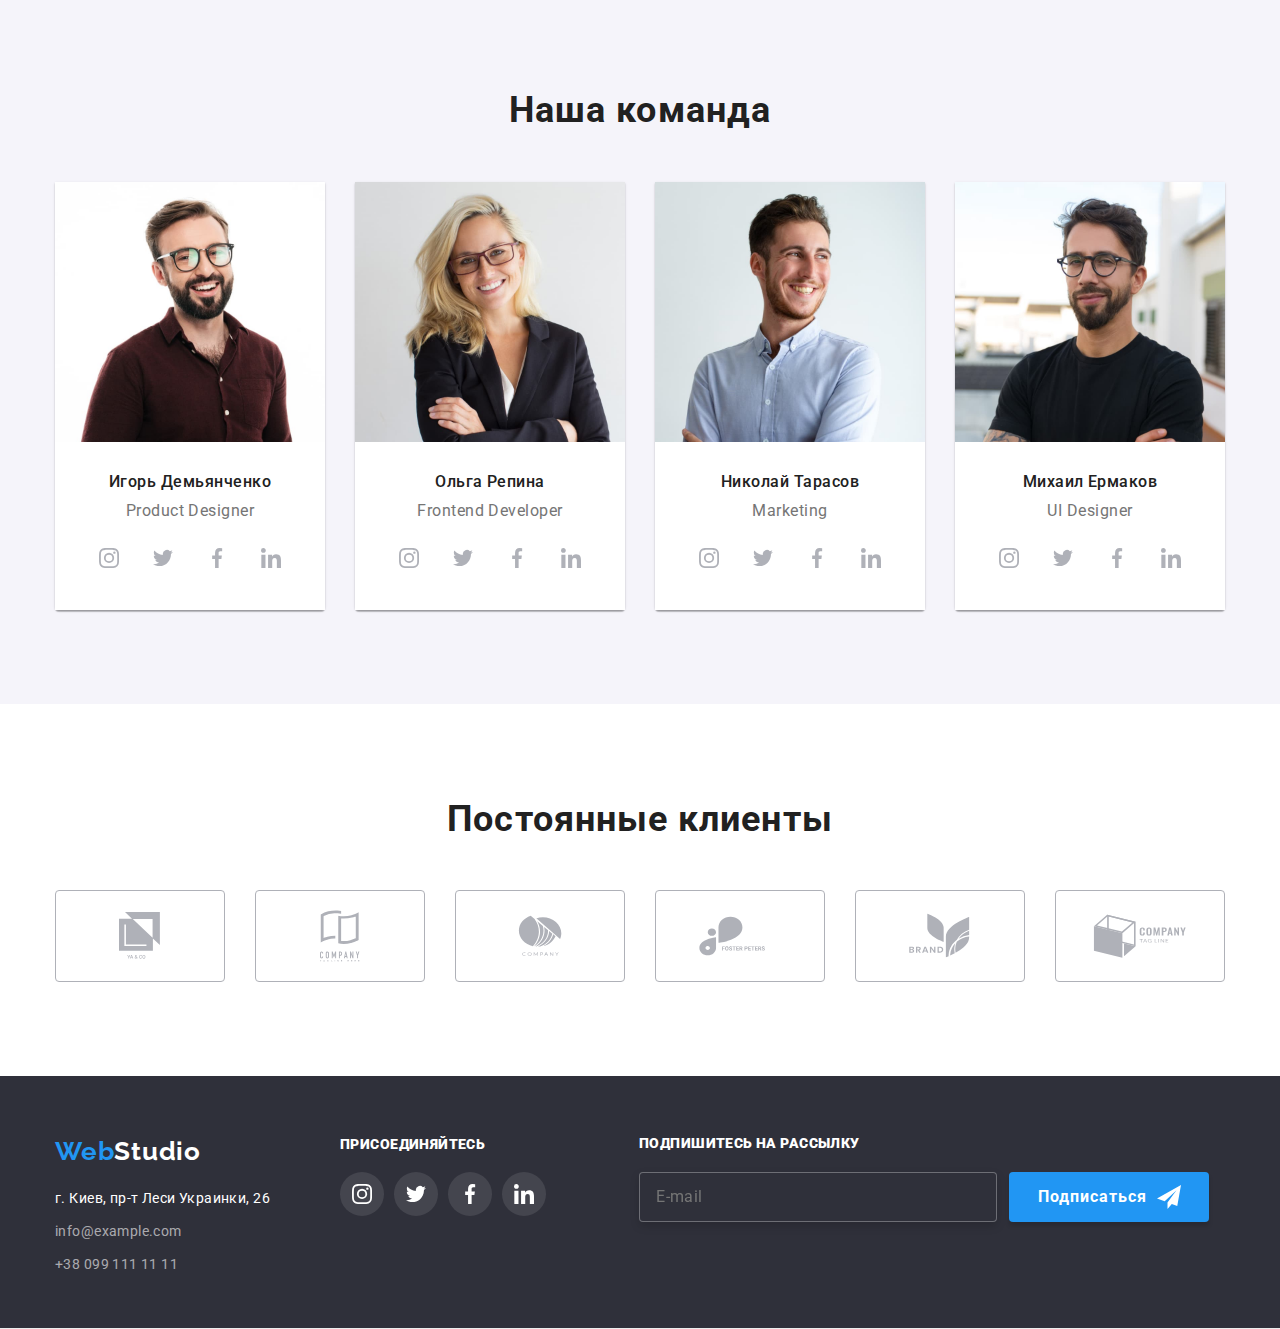
==== commit 62cd00b1: "guess its done" ====
--- a/index.html
+++ b/index.html
@@ -9,25 +9,26 @@
       rel="stylesheet"
       href="https://cdnjs.cloudflare.com/ajax/libs/modern-normalize/1.1.0/modern-normalize.min.css"
     />
-    <link rel="stylesheet" href="./css/styles.css" />
     <link rel="preconnect" href="https://fonts.googleapis.com" />
     <link rel="preconnect" href="https://fonts.gstatic.com" crossorigin />
     <link
-      href="https://fonts.googleapis.com/css2?family=Raleway:wght@700&family=Roboto:wght@400;500;700;900&display=swap"
-      rel="stylesheet"
+    href="https://fonts.googleapis.com/css2?family=Raleway:wght@700&family=Roboto:wght@400;500;700;900&display=swap"
+    rel="stylesheet"
     />
+    <link rel="stylesheet" href="./css/styles.css" />
+    <link rel="stylesheet" href="./css/main.min.css" />
   </head>
 
   <body>
     <!-- Header -->
-
-    <header class="section header">
+ 
+    <header class="header">
       <div class="container top-header-nav">
         <nav class="header-nav">
           <a href="./index.html" class="logo-black link-item">
             <span class="logo-accent">Web</span>Studio</a
           >
-          <ul class="section list header-nav-list">
+          <ul class="list header-nav-list">
             <li class="nav-list-item">
               <a href="./index.html" class="nav-list-item-link link-item current">Студия</a>
             </li>
@@ -63,7 +64,7 @@
     <main>
       <!-- Hero -->
 
-      <section class="section hero-footer-bgc hero">
+      <section class="hero-footer-bgc hero">
         <div class="container">
           <h1 class="hero-title">Эффективные решения для вашего бизнеса</h1>
           <button type="button" data-modal-open class="hero-btn">Заказать услугу</button>
@@ -72,30 +73,30 @@
 
       <!-- Features -->
 
-      <section class="section features">
+      <section class="features">
         <div class="container">
-          <ul class="list features-list">
-            <li class="features-item">
-              <h3 class="features-title">Внимание к деталям</h3>
-              <p class="features-text">
+          <ul class="features__list list">
+            <li class="features__item">
+              <h3 class="features__title">Внимание к деталям</h3>
+              <p class="features__text">
                 Идейные соображения, а также начало повседневной работы по формированию позиции.
               </p>
             </li>
-            <li class="features-item">
-              <h3 class="features-title">Пунктуальность</h3>
-              <p class="features-text">
+            <li class="features__item">
+              <h3 class="features__title">Пунктуальность</h3>
+              <p class="features__text">
                 Задача организации, в особенности же рамки и место обучения кадров влечет за собой.
               </p>
             </li>
-            <li class="features-item">
-              <h3 class="features-title">Планирование</h3>
-              <p class="features-text">
+            <li class="features__item">
+              <h3 class="features__title">Планирование</h3>
+              <p class="features__text">
                 Равным образом консультация с широким активом в значительной степени обуславливает.
               </p>
             </li>
-            <li class="features-item">
-              <h3 class="features-title">Современные технологии</h3>
-              <p class="features-text">
+            <li class="features__item">
+              <h3 class="features__title">Современные технологии</h3>
+              <p class="features__text">
                 Значимость этих проблем настолько очевидна, что реализация плановых заданий.
               </p>
             </li>
@@ -105,21 +106,21 @@
 
       <!-- JOBS -->
 
-      <section class="section jobs">
+      <section class="jobs">
         <div class="container">
-          <h2 class="jobs-team-title">Чем мы занимаемся</h2>
-          <ul class="list jobs-list">
-            <li class="jobs-list-item">
+          <h2 class="jobs__title">Чем мы занимаемся</h2>
+          <ul class="jobs__list list">
+            <li class="jobs__item">
               <img src="./images/img.jpg" alt="Человек за компьютером" width="370" />
-              <p class="jobs-list-item-text">Десктопные приложения</p>
-            </li>
-            <li class="jobs-list-item job-list-img-container">
+              <p class="jobs__text">Десктопные приложения</p>
+            </li>
+            <li class="jobs__item">
               <img src="./images/img2.jpg" alt="Выбор макета на компьютере" width="370" />
-              <p class="jobs-list-item-text">Мобильние приложения</p>
-            </li>
-            <li class="jobs-list-item">
+              <p class="jobs__text">Мобильние приложения</p>
+            </li>
+            <li class="jobs__item">
               <img src="./images/img3.jpg" alt="Дизайнер выбирает цветовую палитру" width="370" />
-              <p class="jobs-list-item-text">Дизайнерские решения</p>
+              <p class="jobs__text">Дизайнерские решения</p>
             </li>
           </ul>
         </div>
@@ -127,41 +128,41 @@
 
       <!-- Team -->
 
-      <section class="section our-team-bgc team">
+      <section class="team">
         <div class="container">
-          <h2 class="team-title">Наша команда</h2>
-          <ul class="list team-list">
-            <li class="team-list-item">
+          <h2 class="team__title">Наша команда</h2>
+          <ul class="team__list list">
+            <li class="team__item">
               <div class="team-card">
                 <img src="./images/igor.jpg" alt="Игорь Демьянченко" width="270" />
-                <div class="team-card-text">
-                  <p class="card-item-title">Игорь Демьянченко</p>
-                  <p class="card-item-prof">Product Designer</p>
-                  <ul class="team-social-link-list">
-                    <li class="list team-social">
-                      <a href=""
-                        ><svg class="team-social-icon" width="20" height="20">
+                <div class="team-card__text">
+                  <p class="team-card__title">Игорь Демьянченко</p>
+                  <p class="team-card__prof">Product Designer</p>
+                  <ul class="team-card__list">
+                    <li class="list team-card__item">
+                      <a href="" class="team-card__link">
+                        <svg class="team-card__icon" width="20" height="20">
                           <use href="./images/icons.svg#icon-instagram"></use>
                         </svg>
                       </a>
                     </li>
-                    <li class="list team-social">
-                      <a href=""
-                        ><svg class="team-social-icon" width="20" height="20">
+                    <li class="list team-card__item">
+                      <a href="" class="team-card__link">
+                        <svg class="team-card__icon" width="20" height="20">
                           <use href="./images/icons.svg#icon-twitter"></use>
                         </svg>
                       </a>
                     </li>
-                    <li class="list team-social">
-                      <a href="">
-                        <svg class="team-social-icon" width="20" height="20">
+                    <li class="list team-card__item">
+                      <a href="" class="team-card__link">
+                        <svg class="team-card__icon" width="20" height="20">
                           <use href="./images/icons.svg#icon-facebook"></use>
                         </svg>
                       </a>
                     </li>
-                    <li class="list team-social">
-                      <a href="">
-                        <svg class="team-social-icon" width="20" height="20">
+                    <li class="list team-card__item">
+                      <a href="" class="team-card__link">
+                        <svg class="team-card__icon" width="20" height="20">
                           <use href="./images/icons.svg#icon-linkedin"></use>
                         </svg>
                       </a>
@@ -171,37 +172,37 @@
               </div>
             </li>
 
-            <li class="team-list-item">
+            <li class="team__item">
               <div class="team-card">
                 <img src="./images/olga.jpg" alt="Ольга Репина" width="270" />
-                <div class="team-card-text">
-                  <p class="card-item-title">Ольга Репина</p>
-                  <p class="card-item-prof">Frontend Developer</p>
-                  <ul class="team-social-link-list">
-                    <li class="list team-social">
-                      <a href=""
-                        ><svg class="team-social-icon" width="20" height="20">
+                <div class="team-card__text">
+                  <p class="team-card__title">Ольга Репина</p>
+                  <p class="team-card__prof">Frontend Developer</p>
+                  <ul class="team-card__list">
+                    <li class="list team-card__item">
+                      <a href="" class="team-card__link"> 
+                        <svg class="team-card__icon" width="20" height="20">
                           <use href="./images/icons.svg#icon-instagram"></use>
                         </svg>
                       </a>
                     </li>
-                    <li class="list team-social">
-                      <a href="">
-                        <svg class="team-social-icon" width="20" height="20">
+                    <li class="list team-card__item">
+                      <a href="" class="team-card__link">
+                        <svg class="team-card__icon" width="20" height="20">
                           <use href="./images/icons.svg#icon-twitter"></use>
                         </svg>
                       </a>
                     </li>
-                    <li class="list team-social">
-                      <a href="">
-                        <svg class="team-social-icon" width="20" height="20">
+                    <li class="list team-card__item">
+                      <a href="" class="team-card__link">
+                        <svg class="team-card__icon" width="20" height="20">
                           <use href="./images/icons.svg#icon-facebook"></use>
                         </svg>
                       </a>
                     </li>
-                    <li class="list team-social">
-                      <a href="">
-                        <svg class="team-social-icon" width="20" height="20">
+                    <li class="list team-card__item">
+                      <a href="" class="team-card__link">
+                        <svg class="team-card__icon" width="20" height="20">
                           <use href="./images/icons.svg#icon-linkedin"></use>
                         </svg>
                       </a>
@@ -211,37 +212,37 @@
               </div>
             </li>
 
-            <li class="team-list-item">
+            <li class="team__item">
               <div class="team-card">
                 <img src="./images/nick.jpg" alt="Николай Тарасов" width="270" />
-                <div class="team-card-text">
-                  <p class="card-item-title">Николай Тарасов</p>
-                  <p class="card-item-prof">Marketing</p>
-                  <ul class="team-social-link-list">
-                    <li class="list team-social">
-                      <a href=""
-                        ><svg class="team-social-icon" width="20" height="20">
+                <div class="team-card__text">
+                  <p class="team-card__title">Николай Тарасов</p>
+                  <p class="team-card__prof">Marketing</p>
+                  <ul class="team-card__list">
+                    <li class="list team-card__item">
+                      <a href="" class="team-card__link"> 
+                        <svg class="team-card__icon" width="20" height="20">
                           <use href="./images/icons.svg#icon-instagram"></use>
                         </svg>
                       </a>
                     </li>
-                    <li class="list team-social">
-                      <a href="">
-                        <svg class="team-social-icon" width="20" height="20">
+                    <li class="list team-card__item">
+                      <a href="" class="team-card__link">
+                        <svg class="team-card__icon" width="20" height="20">
                           <use href="./images/icons.svg#icon-twitter"></use>
                         </svg>
                       </a>
                     </li>
-                    <li class="list team-social">
-                      <a href="">
-                        <svg class="team-social-icon" width="20" height="20">
+                    <li class="list team-card__item">
+                      <a href="" class="team-card__link">
+                        <svg class="team-card__icon" width="20" height="20">
                           <use href="./images/icons.svg#icon-facebook"></use>
                         </svg>
                       </a>
                     </li>
-                    <li class="list team-social">
-                      <a href="">
-                        <svg class="team-social-icon" width="20" height="20">
+                    <li class="list team-card__item">
+                      <a href="" class="team-card__link">
+                        <svg class="team-card__icon" width="20" height="20">
                           <use href="./images/icons.svg#icon-linkedin"></use>
                         </svg>
                       </a>
@@ -251,37 +252,37 @@
               </div>
             </li>
 
-            <li class="team-list-item">
+            <li class="team__item">
               <div class="team-card">
                 <img src="./images/michael.jpg" alt="Михаил Ермаков" width="270" />
-                <div class="team-card-text">
-                  <p class="card-item-title">Михаил Ермаков</p>
-                  <p class="card-item-prof">UI Designer</p>
-                  <ul class="team-social-link-list">
-                    <li class="list team-social">
-                      <a href=""
-                        ><svg class="team-social-icon" width="20" height="20">
+                <div class="team-card__text">
+                  <p class="team-card__title">Михаил Ермаков</p>
+                  <p class="team-card__prof">UI Designer</p>
+                  <ul class="team-card__list">
+                    <li class="list team-card__item">
+                      <a href="" class="team-card__link">
+                        <svg class="team-card__icon" width="20" height="20">
                           <use href="./images/icons.svg#icon-instagram"></use>
                         </svg>
                       </a>
                     </li>
-                    <li class="list team-social">
-                      <a href="">
-                        <svg class="team-social-icon" width="20" height="20">
+                    <li class="list team-card__item">
+                      <a href="" class="team-card__link">
+                        <svg class="team-card__icon" width="20" height="20">
                           <use href="./images/icons.svg#icon-twitter"></use>
                         </svg>
                       </a>
                     </li>
-                    <li class="list team-social">
-                      <a href="">
-                        <svg class="team-social-icon" width="20" height="20">
+                    <li class="list team-card__item">
+                      <a href="" class="team-card__link">
+                        <svg class="team-card__icon" width="20" height="20">
                           <use href="./images/icons.svg#icon-facebook"></use>
                         </svg>
                       </a>
                     </li>
-                    <li class="list team-social">
-                      <a href="">
-                        <svg class="team-social-icon" width="20" height="20">
+                    <li class="list team-card__item">
+                      <a href="" class="team-card__link">
+                        <svg class="team-card__icon" width="20" height="20">
                           <use href="./images/icons.svg#icon-linkedin"></use>
                         </svg>
                       </a>
@@ -296,58 +297,60 @@
 
       <!-- Clients -->
 
-      <section class="container clients">
-        <h2 class="clients-title">Постоянные клиенты</h2>
-        <ul class="clients-list list">
-          <li class="clients-list-item">
-            <a href="" class="link-item">
-              <svg class="client-icon" width="41" height="47">
+      <section class="clients">
+        <div class="container">
+        <h2 class="clients__title">Постоянные клиенты</h2>
+        <ul class="clients__list list">
+          <li class="clients__item">
+            <a href="" class="clients__link link-item">
+              <svg class="client__icon" width="41" height="47">
                 <use href="./images/icons.svg#icon-company1"></use>
               </svg>
             </a>
           </li>
-          <li class="clients-list-item">
-            <a href="" class="link-item">
-              <svg class="client-icon" width="40" height="52">
+          <li class="clients__item">
+            <a href="" class="clients__link link-item">
+              <svg class="client__icon" width="40" height="52">
                 <use href="./images/icons.svg#icon-company2"></use>
               </svg>
             </a>
           </li>
-          <li class="clients-list-item">
-            <a href="" class="link-item">
-              <svg class="client-icon" width="44" height="41">
+          <li class="clients__item">
+            <a href="" class="clients__link link-item">
+              <svg class="client__icon" width="44" height="41">
                 <use href="./images/icons.svg#icon-company3"></use>
               </svg>
             </a>
           </li>
-          <li class="clients-list-item">
-            <a href="" class="link-item">
-              <svg class="client-icon" width="84" height="40">
+          <li class="clients__item">
+            <a href="" class="clients__link link-item">
+              <svg class="client__icon" width="84" height="40">
                 <use href="./images/icons.svg#icon-company4"></use>
               </svg>
             </a>
           </li>
-          <li class="clients-list-item">
-            <a href="" class="link-item">
-              <svg class="client-icon" width="63" height="45">
+          <li class="clients__item">
+            <a href="" class="clients__link link-item">
+              <svg class="client__icon" width="63" height="45">
                 <use href="./images/icons.svg#icon-company5"></use>
               </svg>
             </a>
           </li>
-          <li class="clients-list-item">
-            <a href="" class="link-item">
-              <svg class="client-icon" width="94" height="44">
+          <li class="clients__item">
+            <a href="" class="clients__link link-item">
+              <svg class="client__icon" width="94" height="44">
                 <use href="./images/icons.svg#icon-company6"></use>
               </svg>
             </a>
           </li>
         </ul>
+        </div>
       </section>
     </main>
 
     <!-- Footer -->
 
-    <footer class="section hero-footer-bgc footer">
+    <footer class="hero-footer-bgc footer">
       <div class="container">
         <div class="footer-top-container">
           <div class="footer-adress-container">
--- a/css/styles.css
+++ b/css/styles.css
@@ -9,7 +9,7 @@
     Наша корманда bgc #F5F4FA
     */
 
-:root {
+/* :root {
     --main-color: #757575;
     --secondary-color: #ffffff;
     --section-color: #212121;
@@ -18,9 +18,9 @@
     --footer-contact-color: rgba(255, 255, 255, 0.6);
     --bgc-semiblack: #2f303a;
     --icons-grey: #AFB1B8;
-}
-
-h1,
+} */
+
+/* h1,
 h2,
 h3,
 h4,
@@ -50,10 +50,10 @@
 
 .link-item {
     text-decoration: none;
-}
-
-
-body {
+} */
+
+
+/* body {
     color: var(--main-color);
     background-color: #ffffff;
     font-family: 'Roboto';
@@ -61,18 +61,14 @@
 
 }
 
-.section {
-    color: var(--section-color);
-
-}
 
 .container {
     width: 1200px;
     padding: 0 15px;
     margin: 0 auto;
-}
-
-.logo-accent {
+} */
+
+/* .logo-accent {
     color: var(--accent-color);
     font-family: 'Raleway';
     font-weight: 700;
@@ -97,21 +93,18 @@
     font-size: 26px;
     line-height: 1.19;
     letter-spacing: 0.03em;
-}
-
-.hero-footer-bgc {
-    background-color: var(--bgc-semiblack);
-}
-
-.header {
+} */
+
+
+
+/* .header {
     padding: 24px 0;
     border-bottom: 1px solid #ECECEC;
-    /* max-width: 1600px; */
     margin-left: auto;
     margin-right: auto;
-}
-
-.top-header-nav {
+} */
+
+/* .top-header-nav {
     display: flex;
     justify-content: space-between;
     align-items: center;
@@ -137,9 +130,9 @@
 .nav-list-item {
     position: relative;
 
-}
-
-.current::after {
+} */
+
+/* .current::after {
     content: '';
     background: #2196F3;
     border-radius: 2px;
@@ -149,9 +142,9 @@
     position: absolute;
     bottom: -200%;
 
-}
-
-.nav-list-item-link {
+} */
+
+/* .nav-list-item-link {
     font-weight: 500;
     line-height: 1.14;
     letter-spacing: 0.02em;
@@ -169,9 +162,9 @@
 .nav-list-item-link:hover,
 .nav-list-item-link:focus {
     color: var(--accent-color);
-}
-
-.header-contact-list {
+} */
+
+/* .header-contact-list {
     display: flex;
 }
 
@@ -209,21 +202,26 @@
 .header-contact-info:hover .header-icon,
 .header-contact-info:focus .header-icon {
     fill: var(--accent-color);
-}
-
-
-
-
-.footer {
+} */
+
+
+
+
+/* .footer {
     padding: 60px 0;
     border-bottom: 1px solid #ECECEC;
-    /* max-width: 1600px; */
     margin-left: auto;
     margin-right: auto;
-}
-
-
-.footer-list {
+    background-color: var(--bgc-semiblack);
+} */
+
+/* .footer-top-container {
+    display: flex;
+
+} */
+
+
+/* .footer-list {
     height: 81px;
     display: flex;
     flex-direction: column;
@@ -260,14 +258,11 @@
     line-height: 1.71;
     letter-spacing: 0.03em;
     font-style: normal;
-}
-
-.footer-top-container {
-    display: flex;
-
-}
-
-.footer-social-container {
+} */
+
+
+
+/* .footer-social-container {
     margin-left: 70px;
     display: flex;
     max-height: 80px;
@@ -323,9 +318,9 @@
 .footer-social-icon {
     fill: #ffffff;
 
-}
-
-.subscribe-container {
+} */
+
+/* .subscribe-container {
     margin-left: 93px;
 
 }
@@ -397,13 +392,17 @@
     position: absolute;
     bottom: 13px;
     right: 28px;
-}
-
-
-
-
-
-.hero {
+} */
+
+
+
+
+/* Hero section */
+
+
+
+
+/* .hero {
     padding: 200px 0;
     text-align: center;
     background-image: linear-gradient(to bottom, rgba(47, 48, 58, 0.4), rgba(47, 48, 58, 0.4)), url(../images/hero-bg-img.jpg);
@@ -413,6 +412,7 @@
     max-width: 1600px;
     margin-left: auto;
     margin-right: auto;
+    background-color: var(--bgc-semiblack);
 }
 
 .hero-title {
@@ -427,9 +427,9 @@
     margin-bottom: 30px;
 
 
-}
-
-.hero-btn {
+} */
+
+/* .hero-btn {
     font-family: inherit;
     font-weight: 700;
     font-size: 16px;
@@ -454,32 +454,39 @@
 .hero-btn:hover,
 .hero-btn:focus {
     background-color: #188CE8;
-}
-
-
-.features {
+} */
+
+
+
+
+/* FEATURES */
+
+
+
+
+/* .features {
     padding-top: 94px;
     padding-bottom: 94px;
 
-}
-
-.features-list {
-    display: flex;
-
-}
-
-.features-item {
+} */
+
+/* .features__list {
+    display: flex;
+
+}
+
+.features__item {
     flex-basis: 270px;
     margin-right: 30px;
     margin-left: 0;
 
 }
 
-.features-item:last-child {
+.features__item:last-child {
     margin-right: 0;
 }
 
-.features-item::before {
+.features__item::before {
     content: "";
     display: block;
     height: 120px;
@@ -492,29 +499,29 @@
 
 }
 
-.features-item:nth-of-type(1)::before {
+.features__item:nth-of-type(1)::before {
     background-image: url(../images/features-icons/antenna.svg);
 
 }
 
-.features-item:nth-of-type(2)::before {
+.features__item:nth-of-type(2)::before {
     background-image: url(../images/features-icons/clock.svg);
 
 }
 
-.features-item:nth-of-type(3)::before {
+.features__item:nth-of-type(3)::before {
     background-image: url(../images/features-icons/diagram.svg);
 
 }
 
-.features-item:nth-of-type(4)::before {
+.features__item:nth-of-type(4)::before {
     background-image: url(../images/features-icons/astronaut.svg);
 
 }
 
 
 
-.features-title {
+.features__title {
     font-weight: 700;
     font-size: 14px;
     line-height: 1.14;
@@ -524,19 +531,27 @@
     margin-bottom: 10px;
 }
 
-.features-text {
+.features__text {
     font-size: 14px;
     line-height: 1.71;
     letter-spacing: 0.03em;
     color: var(--main-color);
-}
-
-.jobs {
+} */
+
+
+
+
+/*  J O B S  */
+
+
+
+/* .jobs {
     padding-bottom: 94px;
 
-}
-
-.jobs-team-title {
+} */
+
+/* .jobs__title {
+    color: var(--section-color);
     font-weight: 700;
     font-size: 36px;
     line-height: 1.17;
@@ -546,50 +561,57 @@
 
 }
 
-.jobs-list {
+.jobs__list {
     display: flex;
     margin-right: -30px;
 
 }
 
-.jobs-list-item {
-    flex-basis: calc(100% / 3 -30px);
+.jobs__item {
+    flex-basis: calc(100% / 3 - 30px);
     margin-right: 30px;
     position: relative;
 
 }
 
 
-.jobs-list-item-text {
-    font-weight: 700;
-    font-size: 14px;
-    line-height: 1.14;
-    text-align: center;
-    letter-spacing: 0.03em;
-    text-transform: uppercase;
-    color: var(--secondary-color);
+.jobs__text {
+    position: absolute;
+    bottom: 0;
+
     display: flex;
     align-items: center;
     justify-content: center;
     width: 370px;
     height: 70px;
-    background: rgba(47, 48, 58, 0.8);
-    position: absolute;
-    bottom: 0;
-
-
-}
-
-
-
-.team {
+    background-color: rgba(47, 48, 58, 0.8);
+
+    font-weight: 700;
+    font-size: 14px;
+    line-height: 1.14;
+    text-align: center;
+    letter-spacing: 0.03em;
+    text-transform: uppercase;
+    color: var(--secondary-color);
+
+} */
+
+
+
+/* T E A M */
+
+
+
+
+/* .team {
     padding: 94px 0;
-    /* max-width: 1600px; */
     margin-left: auto;
     margin-right: auto;
-}
-
-.team-title {
+    background-color: #F5F4FA;
+}
+
+.team__title {
+    color: var(--section-color);
     font-weight: 700;
     font-size: 36px;
     line-height: 1.17;
@@ -599,12 +621,12 @@
 
 }
 
-.team-list {
+.team__list {
     display: flex;
     margin-right: -30px;
 }
 
-.team-list-item {
+.team__item {
     flex-basis: calc(100% / 4 - 30px);
     margin-right: 30px;
 
@@ -616,13 +638,14 @@
     border-radius: 0px 0px 4px 4px;
 }
 
-.team-card-text {
+.team-card__text {
     background: var(--secondary-color);
     padding: 30px 0;
 }
 
 
-.card-item-title {
+.team-card__title {
+    color: var(--section-color);
     font-weight: 500;
     font-size: 16px;
     line-height: 1.19;
@@ -632,7 +655,7 @@
 
 }
 
-.card-item-prof {
+.team-card__prof {
     font-size: 16px;
     line-height: 1.19;
     text-align: center;
@@ -641,23 +664,20 @@
     margin-bottom: 16px;
 }
 
-.our-team-bgc {
-    background-color: #F5F4FA;
-}
-
-
-.team-social-link-list {
+
+
+.team-card__list {
     display: flex;
     justify-content: center;
 
 }
 
-.team-social {
+.team-card__item {
     margin-right: 10px;
 
 }
 
-.team-social>a {
+.team-card__link {
     width: 44px;
     height: 44px;
     display: flex;
@@ -669,37 +689,42 @@
     transition-timing-function: cubic-bezier(0.4, 0, 0.2, 1);
 }
 
-.team-social:last-child {
+.team-card__item:last-child {
     margin-right: 0;
 }
 
-.team-social>a:hover,
-.team-social>a:focus {
+.team-card__link:hover,
+.team-card__link:focus {
     background-color: var(--accent-color);
 }
 
-.team-social>a:hover .team-social-icon,
-.team-social>a:focus .team-social-icon {
+.team-card__link:hover .team-card__icon,
+.team-card__link:focus .team-card__icon {
     fill: #ffffff;
 }
 
-.team-social-icon {
+.team-card__icon {
     fill: var(--icons-grey);
     transition-property: fill;
     transition-duration: 250ms;
     transition-timing-function: cubic-bezier(0.4, 0, 0.2, 1);
 
-}
-
-
-
-.clients {
+} */
+
+
+
+
+/* C L I E N T S */
+
+
+
+/* .clients {
     text-align: center;
     padding-top: 94px;
-    padding-bottom: 100px;
-}
-
-.clients-title {
+    padding-bottom: 94px;
+}
+
+.clients__title {
     font-weight: 700;
     font-size: 36px;
     line-height: 1.17;
@@ -709,13 +734,13 @@
     margin-bottom: 50px;
 }
 
-.clients-list {
+.clients__list {
     display: flex;
     margin-right: -30px;
 }
 
 
-.clients-list-item {
+.clients__item {
     display: flex;
     flex-basis: calc(100% / 6 - 30px);
     margin-right: 30px;
@@ -723,7 +748,7 @@
 
 }
 
-.clients-list-item>a {
+.clients__link {
 
     height: 100%;
     width: 100%;
@@ -737,22 +762,22 @@
     transition-timing-function: cubic-bezier(0.4, 0, 0.2, 1);
 }
 
-.client-icon {
+.client__icon {
     fill: var(--icons-grey);
     transition-property: fill;
     transition-duration: 250ms;
     transition-timing-function: cubic-bezier(0.4, 0, 0.2, 1);
 }
 
-.clients-list-item>a:hover .client-icon,
-.clients-list-item>a:focus .client-icon {
+.clients__link:hover .client__icon,
+.clients__link:focus .client__icon {
     fill: var(--accent-color);
 }
 
-.clients-list-item>a:hover,
-.clients-list-item>a:focus {
+.clients__link:hover,
+.clients__link:focus {
     border: 1px solid var(--accent-color);
-}
+} */
 
 
 
@@ -764,7 +789,7 @@
 
 
 
-.portfolio-bts {
+/* .portfolio-bts {
     font-family: inherit;
     font-weight: 500;
     font-size: 16px;
@@ -809,7 +834,7 @@
 
 }
 
-.portfolio-main {
+.portfolio {
     padding: 94px 0;
 }
 
@@ -835,9 +860,6 @@
 
 }
 
-.portfolio-list-item:nth-last-child(-n + 3) {
-    margin-bottom: 0;
-}
 
 .portfolio-list-item {
 
@@ -902,7 +924,7 @@
 .portfolio-list-item:focus .portfolio-about-customer {
     transform: translateY(0%);
     opacity: 1;
-}
+} */
 
 
 
@@ -911,7 +933,7 @@
 /*        BACKDROP + MODAL         */
 
 
-.backdrop {
+/* .backdrop {
     position: fixed;
     top: 0;
     left: 0;
@@ -1018,7 +1040,7 @@
     display: block;
 }
 
-.icon-pos{
+.icon-pos {
     display: block;
     position: relative;
     margin-top: 4px;
@@ -1032,7 +1054,7 @@
 .modal-list input,
 .modal-list textarea {
     width: 100%;
-    
+
     border: 1px solid rgba(33, 33, 33, 0.2);
     border-radius: 4px;
 
@@ -1192,4 +1214,4 @@
     border: 1px solid var(--accent-color);
     outline: none;
 
-}+} */--- a/css/main.min.css
+++ b/css/main.min.css
@@ -0,0 +1 @@
+h1,h2,h3,h4,h5,h6,ul,li,p,img{margin:0;padding:0}img{display:block;max-width:100%;height:auto}a{text-decoration:none}.list{list-style:none}.link-item{text-decoration:none}:root{--main-color: #757575;--secondary-color: #ffffff;--section-color: #212121;--accent-color: #2196f3;--black-color: #000000;--footer-contact-color: rgba(255, 255, 255, 0.6);--bgc-semiblack: #2f303a;--icons-grey: #AFB1B8}body{color:var(--main-color);background-color:#fff;font-family:"Roboto";font-size:14px}.container{width:1200px;padding:0 15px;margin:0 auto}.current::after{content:"";background:#2196f3;border-radius:2px;display:block;width:100%;height:4px;position:absolute;bottom:-200%}.logo-accent{color:var(--accent-color);font-family:"Raleway";font-weight:700;line-height:1.19;letter-spacing:.03em;font-size:26px}.logo-black{font-family:"Raleway";color:var(--black-color);font-weight:700;font-size:26px;line-height:1.19;letter-spacing:.03em}.logo-white{color:var(--secondary-color);font-family:"Raleway";font-weight:700;font-size:26px;line-height:1.19;letter-spacing:.03em}.header{padding:24px 0;border-bottom:1px solid #ececec;margin-left:auto;margin-right:auto}.top-header-nav{display:-webkit-box;display:-ms-flexbox;display:flex;-webkit-box-pack:justify;-ms-flex-pack:justify;justify-content:space-between;-webkit-box-align:center;-ms-flex-align:center;align-items:center}.header-nav{display:-webkit-box;display:-ms-flexbox;display:flex;-webkit-box-align:center;-ms-flex-align:center;align-items:center}.header-nav-list{display:-webkit-box;display:-ms-flexbox;display:flex;margin-left:93px;position:relative}.nav-list-item{position:relative}.nav-list-item:not(:first-child){margin-left:50px}.nav-list-item-link{font-weight:500;line-height:1.14;letter-spacing:.02em;color:var(--section-color);padding-top:32px;padding-bottom:32px;-webkit-transition-property:color;transition-property:color;-webkit-transition-duration:250ms;transition-duration:250ms;-webkit-transition-timing-function:cubic-bezier(0.4, 0, 0.2, 1);transition-timing-function:cubic-bezier(0.4, 0, 0.2, 1)}.nav-list-item-link:hover,.nav-list-item-link:focus{color:var(--accent-color)}.header-contact-list{display:-webkit-box;display:-ms-flexbox;display:flex}.header-contact-list-item:not(:first-child){margin-left:50px}.header-contact-info{color:var(--main-color);font-weight:500;font-size:14px;line-height:1.42;letter-spacing:.02em;-webkit-transition-property:color;transition-property:color;-webkit-transition-duration:250ms;transition-duration:250ms;-webkit-transition-timing-function:cubic-bezier(0.4, 0, 0.2, 1);transition-timing-function:cubic-bezier(0.4, 0, 0.2, 1)}.header-icon{margin-right:10px;fill:var(--main-color);-webkit-transition-property:fill;transition-property:fill;-webkit-transition-duration:250ms;transition-duration:250ms;-webkit-transition-timing-function:cubic-bezier(0.4, 0, 0.2, 1);transition-timing-function:cubic-bezier(0.4, 0, 0.2, 1)}.header-contact-info:hover,.header-contact-info:focus{color:var(--accent-color)}.header-contact-info:hover:hover .header-icon,.header-contact-info:hover:focus .header-icon,.header-contact-info:focus:hover .header-icon,.header-contact-info:focus:focus .header-icon{fill:var(--accent-color)}.hero{padding:200px 0;text-align:center;background-image:-webkit-gradient(linear, left top, left bottom, from(rgba(47, 48, 58, 0.4)), to(rgba(47, 48, 58, 0.4))),url(../images/hero-bg-img.jpg);background-image:linear-gradient(to bottom, rgba(47, 48, 58, 0.4), rgba(47, 48, 58, 0.4)),url(../images/hero-bg-img.jpg);background-repeat:no-repeat;background-position:center;background-size:cover;max-width:1600px;margin-left:auto;margin-right:auto;background-color:var(--bgc-semiblack)}.hero-title{max-width:696px;margin:0 auto;color:var(--secondary-color);font-weight:900;font-size:44px;line-height:1.36;letter-spacing:.06em;text-transform:uppercase;margin-bottom:30px}.hero-btn{font-family:inherit;font-weight:700;font-size:16px;line-height:1.88;display:inline-block;letter-spacing:.06em;color:var(--secondary-color);background-color:var(--accent-color);cursor:pointer;-webkit-box-shadow:0px 4px 4px rgba(0,0,0,.15);box-shadow:0px 4px 4px rgba(0,0,0,.15);border-radius:4px;padding:10px 32px;min-width:200px;height:50px;border:1px solid rgba(0,0,0,0);-webkit-transition-property:background-color;transition-property:background-color;-webkit-transition-duration:250ms;transition-duration:250ms;-webkit-transition-timing-function:cubic-bezier(0.4, 0, 0.2, 1);transition-timing-function:cubic-bezier(0.4, 0, 0.2, 1)}.hero-btn:hover,.hero-btn:focus{background-color:#188ce8}.features{padding-top:94px;padding-bottom:94px}.features__list{display:-webkit-box;display:-ms-flexbox;display:flex}.features__item{-ms-flex-preferred-size:270px;flex-basis:270px;margin-right:30px;margin-left:0}.features__item:last-child{margin-right:0}.features__item::before{content:"";display:block;height:120px;width:270px;background-color:#f5f4fa;border-radius:4px;background-position:center;background-repeat:no-repeat;margin-bottom:30px}.features__item:nth-of-type(1)::before{background-image:url(../images/features-icons/antenna.svg)}.features__item:nth-of-type(2)::before{background-image:url(../images/features-icons/clock.svg)}.features__item:nth-of-type(3)::before{background-image:url(../images/features-icons/diagram.svg)}.features__item:nth-of-type(4)::before{background-image:url(../images/features-icons/astronaut.svg)}.features__title{font-weight:700;font-size:14px;line-height:1.14;letter-spacing:.03em;text-transform:uppercase;color:var(--section-color);margin-bottom:10px}.features__text{font-size:14px;line-height:1.71;letter-spacing:.03em;color:var(--main-color)}.jobs{padding-bottom:94px}.jobs__title{color:var(--section-color);font-weight:700;font-size:36px;line-height:1.17;text-align:center;letter-spacing:.03em;margin-bottom:50px}.jobs__list{display:-webkit-box;display:-ms-flexbox;display:flex;margin-right:-30px}.jobs__item{-ms-flex-preferred-size:calc(33.3333333333% - 30px);flex-basis:calc(33.3333333333% - 30px);margin-right:30px;position:relative}.jobs__text{position:absolute;bottom:0;display:-webkit-box;display:-ms-flexbox;display:flex;-webkit-box-align:center;-ms-flex-align:center;align-items:center;-webkit-box-pack:center;-ms-flex-pack:center;justify-content:center;width:370px;height:70px;background-color:rgba(47,48,58,.8);font-weight:700;font-size:14px;line-height:1.14;text-align:center;letter-spacing:.03em;text-transform:uppercase;color:var(--secondary-color)}.team{padding:94px 0;margin-left:auto;margin-right:auto;background-color:#f5f4fa}.team__title{color:var(--section-color);font-weight:700;font-size:36px;line-height:1.17;text-align:center;letter-spacing:.03em;margin-bottom:50px}.team__list{display:-webkit-box;display:-ms-flexbox;display:flex;margin-right:-30px}.team__item{-ms-flex-preferred-size:calc(25% - 30px);flex-basis:calc(25% - 30px);margin-right:30px}.team-card{background:var(--secondary-color);-webkit-box-shadow:0px 1px 3px rgba(0,0,0,.12),0px 1px 1px rgba(0,0,0,.14),0px 2px 1px rgba(0,0,0,.2);box-shadow:0px 1px 3px rgba(0,0,0,.12),0px 1px 1px rgba(0,0,0,.14),0px 2px 1px rgba(0,0,0,.2);border-radius:0px 0px 4px 4px}.team-card__text{background:var(--secondary-color);padding:30px 0}.team-card__title{color:var(--section-color);font-weight:500;font-size:16px;line-height:1.19;text-align:center;letter-spacing:.03em;margin-bottom:10px}.team-card__prof{font-size:16px;line-height:1.19;text-align:center;letter-spacing:.03em;color:var(--main-color);margin-bottom:16px}.team-card__list{display:-webkit-box;display:-ms-flexbox;display:flex;-webkit-box-pack:center;-ms-flex-pack:center;justify-content:center}.team-card__item{margin-right:10px}.team-card__item:last-child{margin-right:0}.team-card__link{width:44px;height:44px;display:-webkit-box;display:-ms-flexbox;display:flex;-webkit-box-align:center;-ms-flex-align:center;align-items:center;-webkit-box-pack:center;-ms-flex-pack:center;justify-content:center;border-radius:50%;-webkit-transition-property:background-color;transition-property:background-color;-webkit-transition-duration:250ms;transition-duration:250ms;-webkit-transition-timing-function:cubic-bezier(0.4, 0, 0.2, 1);transition-timing-function:cubic-bezier(0.4, 0, 0.2, 1)}.team-card__link:hover,.team-card__link:focus{background-color:var(--accent-color)}.team-card__icon{fill:var(--icons-grey);-webkit-transition-property:fill;transition-property:fill;-webkit-transition-duration:250ms;transition-duration:250ms;-webkit-transition-timing-function:cubic-bezier(0.4, 0, 0.2, 1);transition-timing-function:cubic-bezier(0.4, 0, 0.2, 1)}.team-card__link:hover .team-card__icon,.team-card__link:focus .team-card__icon{fill:#fff}.clients{text-align:center;padding-top:94px;padding-bottom:94px}.clients__title{font-weight:700;font-size:36px;line-height:1.17;text-align:center;letter-spacing:.03em;color:var(--section-color);margin-bottom:50px}.clients__list{display:-webkit-box;display:-ms-flexbox;display:flex;margin-right:-30px}.clients__item{display:-webkit-box;display:-ms-flexbox;display:flex;-ms-flex-preferred-size:calc(16.6666666667% - 30px);flex-basis:calc(16.6666666667% - 30px);margin-right:30px;height:92px}.clients__link{height:100%;width:100%;border:1px solid #afb1b8;border-radius:4px;display:-webkit-box;display:-ms-flexbox;display:flex;-webkit-box-align:center;-ms-flex-align:center;align-items:center;-webkit-box-pack:center;-ms-flex-pack:center;justify-content:center;-webkit-transition-property:border;transition-property:border;-webkit-transition-duration:250ms;transition-duration:250ms;-webkit-transition-timing-function:cubic-bezier(0.4, 0, 0.2, 1);transition-timing-function:cubic-bezier(0.4, 0, 0.2, 1)}.clients__link:hover,.clients__link:focus{border:1px solid var(--accent-color)}.client__icon{fill:var(--icons-grey);-webkit-transition-property:fill;transition-property:fill;-webkit-transition-duration:250ms;transition-duration:250ms;-webkit-transition-timing-function:cubic-bezier(0.4, 0, 0.2, 1);transition-timing-function:cubic-bezier(0.4, 0, 0.2, 1)}.clients__link:hover .client__icon,.clients__link:focus .client__icon{fill:var(--accent-color)}.footer{padding:60px 0;border-bottom:1px solid #ececec;margin-left:auto;margin-right:auto;background-color:var(--bgc-semiblack)}.footer-top-container{display:-webkit-box;display:-ms-flexbox;display:flex}.footer-list{height:81px;display:-webkit-box;display:-ms-flexbox;display:flex;-webkit-box-orient:vertical;-webkit-box-direction:normal;-ms-flex-direction:column;flex-direction:column;-webkit-box-pack:space-evenly;-ms-flex-pack:space-evenly;justify-content:space-evenly;margin-top:20px}.footer-list-item{margin-bottom:9px}.footer-list-item:last-child{margin-bottom:0}.footer-contact-info{color:var(--footer-contact-color);line-height:1.71;letter-spacing:.03em;font-style:normal;-webkit-transition-property:color;transition-property:color;-webkit-transition-duration:250ms;transition-duration:250ms;-webkit-transition-timing-function:cubic-bezier(0.4, 0, 0.2, 1);transition-timing-function:cubic-bezier(0.4, 0, 0.2, 1)}.footer-contact-info:hover,.footer-contact-info:focus{color:var(--accent-color);font-style:normal}.footer-adress{color:var(--secondary-color);line-height:1.71;letter-spacing:.03em;font-style:normal}.footer-social-container{margin-left:70px;display:-webkit-box;display:-ms-flexbox;display:flex;max-height:80px;-webkit-box-orient:vertical;-webkit-box-direction:normal;-ms-flex-direction:column;flex-direction:column;-webkit-box-pack:center;-ms-flex-pack:center;justify-content:center}.join-us{font-weight:700;font-size:14px;line-height:16px;letter-spacing:.03em;text-transform:uppercase;color:var(--secondary-color);margin-bottom:20px}.footer-social-link-list{display:-webkit-box;display:-ms-flexbox;display:flex}.footer-social{margin-right:10px;border-radius:50%;background-color:rgba(255,255,255,.1)}.footer-social:last-child{margin-right:0}.footer-social>a:hover,.footer-social>a:focus{background-color:var(--accent-color)}.footer-social>a{width:44px;height:44px;display:-webkit-box;display:-ms-flexbox;display:flex;-webkit-box-align:center;-ms-flex-align:center;align-items:center;-webkit-box-pack:center;-ms-flex-pack:center;justify-content:center;border-radius:50%;-webkit-transition-property:background-color;transition-property:background-color;-webkit-transition-duration:250ms;transition-duration:250ms;-webkit-transition-timing-function:cubic-bezier(0.4, 0, 0.2, 1);transition-timing-function:cubic-bezier(0.4, 0, 0.2, 1)}.footer-social-icon{fill:#fff}.subscribe-container{margin-left:93px}.subscribe-text{font-weight:700;font-size:14px;line-height:1.14;letter-spacing:.03em;text-transform:uppercase;color:#fff;margin-bottom:20px}.subscribe-form{display:-webkit-box;display:-ms-flexbox;display:flex}.email-input{width:358px;height:50px;padding:15px 16px;border:1px solid rgba(255,255,255,.3);-webkit-filter:drop-shadow(0px 4px 4px rgba(0, 0, 0, 0.15));filter:drop-shadow(0px 4px 4px rgba(0, 0, 0, 0.15));border-radius:4px;background-color:#2f303a;font-weight:400;font-size:16px;line-height:1.25;display:-webkit-box;display:-ms-flexbox;display:flex;-webkit-box-align:center;-ms-flex-align:center;align-items:center;letter-spacing:.03em;color:rgba(255,255,255,.6)}.send-container{position:relative;margin-left:12px}.submit-btn{width:200px;height:50px;padding:10px 29px;font-weight:700;font-size:16px;line-height:1.88;display:-webkit-box;display:-ms-flexbox;display:flex;-webkit-box-align:center;-ms-flex-align:center;align-items:center;text-align:center;letter-spacing:.06em;color:#fff;background:#2196f3;-webkit-box-shadow:0px 4px 4px rgba(0,0,0,.15);box-shadow:0px 4px 4px rgba(0,0,0,.15);border-radius:4px;border:none;cursor:pointer}.icon-send{position:absolute;bottom:13px;right:28px}.portfolio{padding:94px 0}.portfolio-btns-list{display:-webkit-box;display:-ms-flexbox;display:flex;-webkit-box-pack:center;-ms-flex-pack:center;justify-content:center;margin-bottom:50px}.portfolio-btns-list-item{margin-left:8px}.portfolio-btns-list-item:first-child{margin-left:0}.portfolio-bts{font-family:inherit;font-weight:500;font-size:16px;line-height:1.62;text-align:center;letter-spacing:.03em;color:var(--section-color);cursor:pointer;padding:6px 22px;border:rgba(0,0,0,0);border-radius:4px;-webkit-transition-property:background-color,color,-webkit-box-shadow;transition-property:background-color,color,-webkit-box-shadow;transition-property:background-color,color,box-shadow;transition-property:background-color,color,box-shadow,-webkit-box-shadow;-webkit-transition-duration:250ms;transition-duration:250ms;-webkit-transition-timing-function:cubic-bezier(0.4, 0, 0.2, 1);transition-timing-function:cubic-bezier(0.4, 0, 0.2, 1)}.portfolio-bts:hover,.portfolio-bts:focus{background-color:var(--accent-color);-webkit-box-shadow:0px 3px 1px rgba(0,0,0,.1),0px 1px 2px rgba(0,0,0,.08),0px 2px 2px rgba(0,0,0,.12);box-shadow:0px 3px 1px rgba(0,0,0,.1),0px 1px 2px rgba(0,0,0,.08),0px 2px 2px rgba(0,0,0,.12);border-radius:4px;color:var(--secondary-color)}.portfolio-card-title{font-weight:700;font-size:18px;line-height:2;letter-spacing:.06em;color:var(--section-color);text-decoration:none}.portfolio-card-item{font-size:16px;line-height:1.88;letter-spacing:.03em;color:var(--main-color);text-decoration:none}.portfolio-list{display:-webkit-box;display:-ms-flexbox;display:flex;-ms-flex-wrap:wrap;flex-wrap:wrap;margin-left:-30px}.portfolio-list-item{-ms-flex-preferred-size:calc(33.3333333333% - 30px);flex-basis:calc(33.3333333333% - 30px);margin-left:30px;margin-bottom:30px;-webkit-transition-property:-webkit-box-shadow;transition-property:-webkit-box-shadow;transition-property:box-shadow;transition-property:box-shadow, -webkit-box-shadow;-webkit-transition-duration:250ms;transition-duration:250ms;-webkit-transition-timing-function:cubic-bezier(0.4, 0, 0.2, 1);transition-timing-function:cubic-bezier(0.4, 0, 0.2, 1)}.portfolio-list-item:nth-last-child(-n+3){margin-bottom:0}.portfolio-list-item:hover,.portfolio-list-item:focus{-webkit-box-shadow:0px 1px 1px rgba(0,0,0,.12),0px 4px 4px rgba(0,0,0,.06),1px 4px 6px rgba(0,0,0,.16);box-shadow:0px 1px 1px rgba(0,0,0,.12),0px 4px 4px rgba(0,0,0,.06),1px 4px 6px rgba(0,0,0,.16)}.portfolio-list-text{padding:20px 24px;border:1px solid #eee;border-top:rgba(0,0,0,0)}.portfolio-customer-img-container{position:relative;overflow:hidden}.portfolio-about-customer{width:100%;height:100%;font-size:18px;line-height:1.56;letter-spacing:.03em;color:var(--secondary-color);background-color:rgba(33,150,243,.9);position:absolute;top:0;left:0;padding:63px 24px;opacity:0;overflow:auto;-webkit-transform:translateY(100%);transform:translateY(100%);-webkit-transition-property:opacity,-webkit-transform;transition-property:opacity,-webkit-transform;transition-property:transform,opacity;transition-property:transform,opacity,-webkit-transform;-webkit-transition-duration:250ms;transition-duration:250ms;-webkit-transition-timing-function:cubic-bezier(0.4, 0, 0.2, 1);transition-timing-function:cubic-bezier(0.4, 0, 0.2, 1)}.portfolio-list-item:hover .portfolio-about-customer,.portfolio-list-item:focus .portfolio-about-customer{-webkit-transform:translateY(0%);transform:translateY(0%);opacity:1}.backdrop{position:fixed;top:0;left:0;width:100%;height:100%;background-color:rgba(0,0,0,.2);-webkit-transition-property:all;transition-property:all;-webkit-transition-duration:550ms;transition-duration:550ms;-webkit-transition-timing-function:cubic-bezier(0.4, 0, 0.2, 1);transition-timing-function:cubic-bezier(0.4, 0, 0.2, 1)}.backdrop.is-hidden{opacity:0;pointer-events:none}.modal{position:absolute;top:50%;left:50%;-webkit-transform:translate(-50%, -50%);transform:translate(-50%, -50%);width:528px;height:581px;background-color:#fff;-webkit-box-shadow:0px 1px 3px rgba(0,0,0,.12),0px 1px 1px rgba(0,0,0,.14),0px 2px 1px rgba(0,0,0,.2);box-shadow:0px 1px 3px rgba(0,0,0,.12),0px 1px 1px rgba(0,0,0,.14),0px 2px 1px rgba(0,0,0,.2);border-radius:4px;padding:40px;text-align:center}.modal>form{text-align:left}.close-btn{position:absolute;top:8px;right:8px;width:30px;height:30px;display:-webkit-box;display:-ms-flexbox;display:flex;-webkit-box-align:center;-ms-flex-align:center;align-items:center;-webkit-box-pack:center;-ms-flex-pack:center;justify-content:center;cursor:pointer;background-color:#fff;-webkit-box-shadow:0px 1px 3px rgba(0,0,0,.12),0px 1px 1px rgba(0,0,0,.14),0px 2px 1px rgba(0,0,0,.2);box-shadow:0px 1px 3px rgba(0,0,0,.12),0px 1px 1px rgba(0,0,0,.14),0px 2px 1px rgba(0,0,0,.2);border-radius:50%;border:1px solid rgba(0,0,0,.1)}.close-btn-icon{-webkit-transition-property:fill;transition-property:fill;-webkit-transition-duration:250ms;transition-duration:250ms;-webkit-transition-timing-function:cubic-bezier(0.4, 0, 0.2, 1);transition-timing-function:cubic-bezier(0.4, 0, 0.2, 1)}.close-btn:hover .close-btn-icon,.close-btn:focus .close-btn-icon{fill:var(--accent-color)}textarea{resize:none}.modal-title{font-weight:700;font-size:20px;line-height:1.15;text-align:center;letter-spacing:.03em;color:var(--section-color);padding-bottom:12px}.modal-list{position:relative;margin-bottom:10px;display:block;font-weight:400;font-size:12px;line-height:1.17;letter-spacing:.01em;color:#757575}.modal-list:last-of-type{margin-bottom:0}.modal-list>label{margin-bottom:4px;display:block}.icon-pos{display:block;position:relative;margin-top:4px;height:40px;border:1px solid rgba(33,33,33,.2);border-radius:4px}.modal-list input,.modal-list textarea{width:100%;border:1px solid rgba(33,33,33,.2);border-radius:4px;-webkit-transition-property:border-color;transition-property:border-color;-webkit-transition-duration:250ms;transition-duration:250ms;-webkit-transition-timing-function:cubic-bezier(0.4, 0, 0.2, 1);transition-timing-function:cubic-bezier(0.4, 0, 0.2, 1)}.modal-list input{height:40px;padding-left:42px;padding-bottom:12px;padding-right:12px;padding-top:12px}.modal-list textarea{height:120px;padding:12px 16px}.comment-text::-webkit-input-placeholder{font-weight:400;font-size:12px;line-height:1.67;letter-spacing:.01em;color:rgba(117,117,117,.5)}.comment-text::-moz-placeholder{font-weight:400;font-size:12px;line-height:1.67;letter-spacing:.01em;color:rgba(117,117,117,.5)}.comment-text:-ms-input-placeholder{font-weight:400;font-size:12px;line-height:1.67;letter-spacing:.01em;color:rgba(117,117,117,.5)}.comment-text::-ms-input-placeholder{font-weight:400;font-size:12px;line-height:1.67;letter-spacing:.01em;color:rgba(117,117,117,.5)}.comment-text::placeholder{font-weight:400;font-size:12px;line-height:1.67;letter-spacing:.01em;color:rgba(117,117,117,.5)}.accept{margin-bottom:30px;margin-top:20px}.accept-form{width:100%;display:-webkit-inline-box;display:-ms-inline-flexbox;display:inline-flex;-webkit-box-align:center;-ms-flex-align:center;align-items:center;-webkit-box-pack:end;-ms-flex-pack:end;justify-content:flex-end}.accept-text{margin-left:7px;font-weight:400;font-size:14px;line-height:1.71;letter-spacing:.03em;color:var(--main-color)}.accept-text a{-webkit-text-decoration-line:underline;text-decoration-line:underline;color:var(--accent-color)}.license-checkbox{-webkit-appearance:none;-moz-appearance:none;appearance:none}.license-checkbox:checked+.chechbox-icon-place{background-image:url(../images/icon-check.svg);outline:none;background-size:cover}.chechbox-icon-place{display:-webkit-inline-box;display:-ms-inline-flexbox;display:inline-flex;width:16px;height:15px;outline:2px solid var(--section-color);outline-offset:-2px;border-radius:2px}.modal-submit-btn{width:200px;height:50px;margin:0 auto;font-weight:700;font-size:16px;line-height:1.88;letter-spacing:.06em;color:#fff;display:-webkit-box;display:-ms-flexbox;display:flex;-webkit-box-align:center;-ms-flex-align:center;align-items:center;-webkit-box-pack:center;-ms-flex-pack:center;justify-content:center;background-color:var(--accent-color);-webkit-box-shadow:0px 4px 4px rgba(0,0,0,.15);box-shadow:0px 4px 4px rgba(0,0,0,.15);border-radius:4px;border-color:rgba(0,0,0,0);-webkit-transition-property:background-color;transition-property:background-color;-webkit-transition-duration:250ms;transition-duration:250ms;-webkit-transition-timing-function:cubic-bezier(0.4, 0, 0.2, 1);transition-timing-function:cubic-bezier(0.4, 0, 0.2, 1)}.modal-submit-btn:hover,.modal-submit-btn:focus{background-color:#188ce8}.modal-icon{position:absolute;display:block;top:50%;-webkit-transform:translateY(-50%);transform:translateY(-50%);left:12px;width:18px;height:18px;-webkit-transition-property:fill;transition-property:fill;-webkit-transition-duration:250ms;transition-duration:250ms;-webkit-transition-timing-function:cubic-bezier(0.4, 0, 0.2, 1);transition-timing-function:cubic-bezier(0.4, 0, 0.2, 1)}.modal-list input:focus+.modal-icon,.modal-list input:active+.modal-icon{fill:var(--accent-color)}.modal-list input:focus,.modal-list input:active{border:1px solid var(--accent-color);outline:none}.modal-list>textarea:focus,.modal-list>textarea:active{border:1px solid var(--accent-color);outline:none}/*# sourceMappingURL=main.min.css.map */